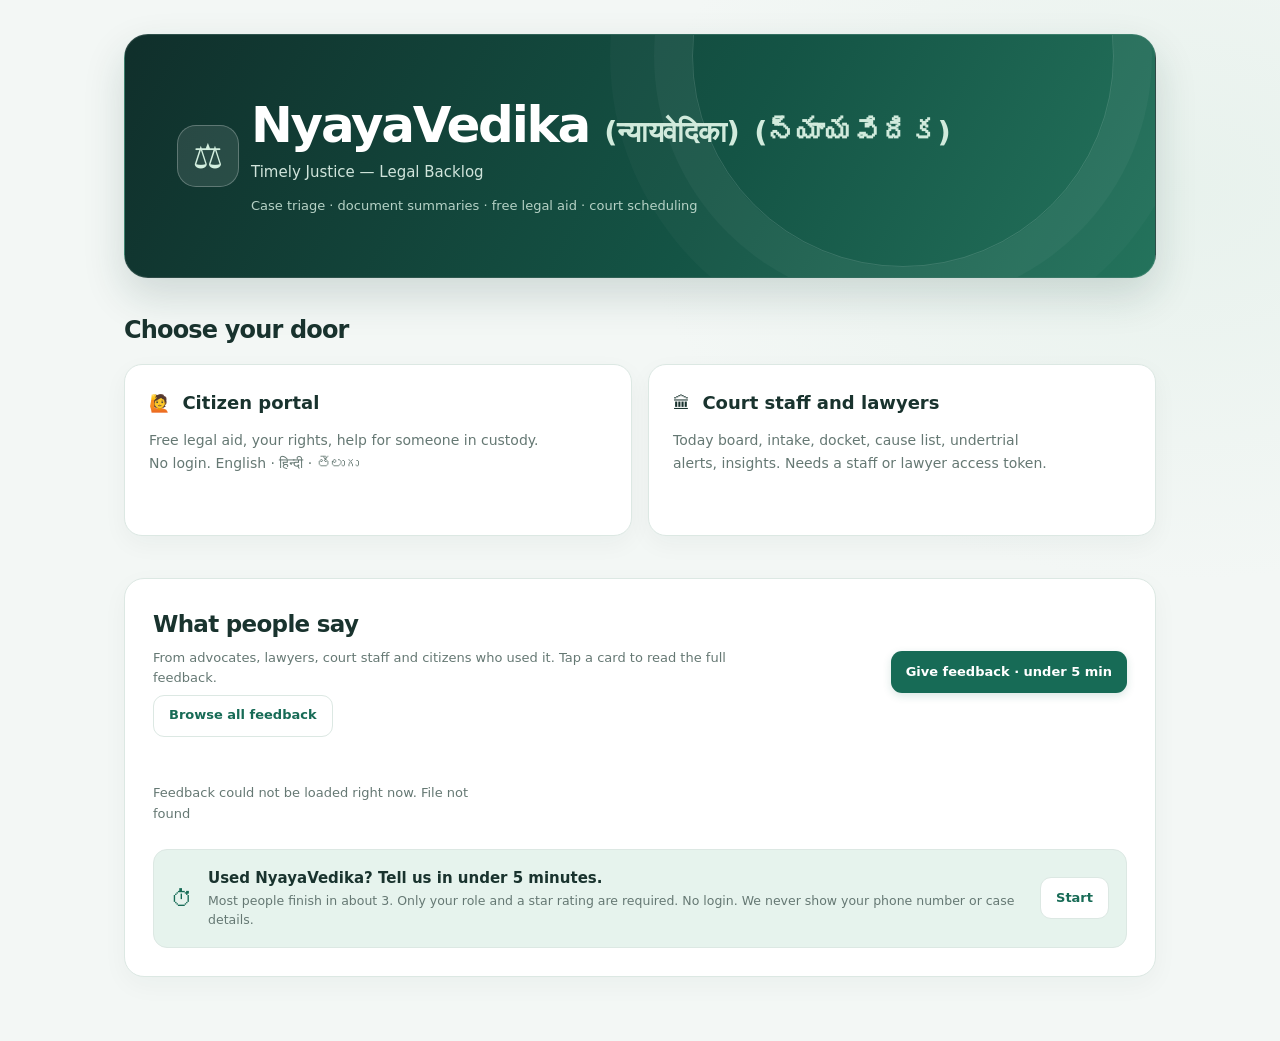
==== static/index.html @ 6e8914db "updated UI/UX" ====
<!doctype html>
<html lang="en">
<head>
<meta charset="utf-8">
<meta name="viewport" content="width=device-width, initial-scale=1">
<title>NyayaVedika</title>
<link rel="icon" href="/static/favicon.svg?v=3" type="image/svg+xml">
<link rel="stylesheet" href="/static/styles.css?v=5">
</head>
<body class="landing-page">
<div class="landing">
  <div class="brand"><span class="logo" aria-hidden="true">⚖</span>
    <div><h1>NyayaVedika <span lang="hi">(न्यायवेदिका)</span> <span lang="te">(న్యాయవేదిక)</span></h1><p>Timely Justice — Legal Backlog</p>
      <p class="hint">Case triage · document summaries · free legal aid · court scheduling</p></div></div>
  <h2>Choose your door</h2>
  <div class="doors">
    <a class="door" href="/citizen" style="text-decoration:none">🙋 <b>Citizen portal</b>
      <small>Free legal aid, your rights, help for someone in custody. No login. English · हिन्दी · తెలుగు</small></a>
    <a class="door" href="/staff" style="text-decoration:none">🏛 <b>Court staff and lawyers</b>
      <small>Today board, intake, docket, cause list, undertrial alerts, insights. Needs a staff or lawyer access token.</small></a>
  </div>
  <section class="fb" aria-labelledby="fbHeading">
    <div class="row between wrap gap">
      <div>
        <h2 id="fbHeading">What people say</h2>
        <p class="hint">From advocates, lawyers, court staff and citizens who used it. Tap a card to read the full feedback.</p>
        <a class="btn ghost" href="/feedback">Browse all feedback</a>
      </div>
      <button type="button" class="btn" data-open-feedback>Give feedback · under 5 min</button>
    </div>
    <div class="kpis" id="fbStats" aria-live="polite"></div>
    <div class="fb-filters" id="fbFilters" role="group" aria-label="Filter feedback by who wrote it"></div>
    <div class="fb-cards" id="fbCards"><p class="hint">Loading feedback…</p></div>
    <div class="fb-cta">
      <span aria-hidden="true">⏱</span>
      <div><b>Used NyayaVedika? Tell us in under 5 minutes.</b>
        <small>Most people finish in about 3. Only your role and a star rating are required. No login. We never show your phone number or case details.</small></div>
      <button type="button" class="btn ghost" data-open-feedback>Start</button>
    </div>
  </section>
</div>

<dialog id="fbDetail" aria-labelledby="fbDetailTitle"><div class="fb-dialog-body" id="fbDetailBody"></div></dialog>
<dialog id="fbFormDialog" aria-labelledby="fbFormTitle"></dialog>
<script src="/static/common.js"></script>
<script src="/static/feedback.js"></script>
<script>demoBanner();</script>
</body>
</html>
---- static/styles.css ----
:root {
  --bg: #f6f4ef; --card: #ffffff; --ink: #1e2430; --muted: #5d6675; --line: #e3dfd6;
  --accent: #8a3b12; --accent-soft: #f6e6db;
  --critical: #b42318; --high: #c4620a; --medium: #9a7d0a; --routine: #3d6b4a;
  --src-synth: #6b4fa0; --src-upload: #1f6f8b; --src-ai: #2e6b3a; --src-rules: #5d6675;
}
@media (prefers-color-scheme: dark) {
  :root { --bg: #15181e; --card: #1e232b; --ink: #e8e6e1; --muted: #a2a9b5; --line: #2f3540;
    --accent: #f0a06a; --accent-soft: #3a2a20; --critical: #f26d62; --high: #f59f4c; --medium: #e0c24f; --routine: #7cc290;
    --src-synth: #b9a2ec; --src-upload: #7cc7e0; --src-ai: #8fd19e; --src-rules: #a2a9b5; }
}
* { box-sizing: border-box; }
body { margin: 0; font: 15px/1.5 system-ui, -apple-system, "Segoe UI", Roboto, sans-serif; background: var(--bg); color: var(--ink); }
.top { display: flex; justify-content: space-between; align-items: center; padding: 16px 24px; border-bottom: 1px solid var(--line); background: var(--card); }
.brand { display: flex; gap: 12px; align-items: center; }
.brand h1 { margin: 0; font-size: 20px; }
.brand p { margin: 0; color: var(--muted); font-size: 13px; }
.logo { font-size: 28px; color: var(--accent); }
.pill { font-size: 12px; padding: 4px 10px; border-radius: 999px; background: var(--accent-soft); color: var(--accent); }
.tabs { display: flex; gap: 4px; padding: 0 24px; background: var(--card); border-bottom: 1px solid var(--line); overflow-x: auto; }
.tab { border: 0; background: none; padding: 12px 14px; font: inherit; color: var(--muted); cursor: pointer; border-bottom: 2px solid transparent; white-space: nowrap; }
.tab.active { color: var(--ink); border-color: var(--accent); font-weight: 600; }
main { max-width: 1200px; margin: 0 auto; padding: 16px 24px 48px; }
.panel { display: none; } .panel.active { display: block; }
h2 { font-size: 18px; margin: 16px 0 10px; } h3 { font-size: 15px; margin: 0 0 10px; }
.card { background: var(--card); border: 1px solid var(--line); border-radius: 10px; padding: 16px; margin-bottom: 16px; }
.row { display: flex; align-items: center; } .between { justify-content: space-between; } .gap { gap: 10px; } .wrap { flex-wrap: wrap; }
.grid2 { display: grid; grid-template-columns: 1fr 1fr; gap: 16px; }
@media (max-width: 760px) { .grid2 { grid-template-columns: 1fr; } main, .top, .tabs { padding-left: 16px; padding-right: 16px; } }
.btn { background: var(--accent); color: #fff; border: 0; border-radius: 8px; padding: 8px 14px; font: inherit; cursor: pointer; }
.btn.ghost { background: transparent; color: var(--accent); border: 1px solid var(--accent); }
.btn:disabled { opacity: .5; cursor: wait; }
input, select, textarea { font: inherit; color: var(--ink); background: var(--bg); border: 1px solid var(--line); border-radius: 6px; padding: 6px 8px; }
textarea { width: 100%; margin-top: 10px; }
label { color: var(--muted); font-size: 14px; }
.hint { color: var(--muted); font-size: 13px; margin: 6px 0; }
.legal-answer p { margin: 8px 0; }
.legal-answer ul { margin: 6px 0; padding-left: 22px; }
.legal-sources { overflow-wrap: anywhere; }
.legal-sources li { margin: 0 0 6px; }
.legal-sources a { overflow-wrap: anywhere; word-break: break-word; }
.summary-progress { display: flex; align-items: center; gap: 10px; padding: 10px 12px; margin: 12px 0; border: 1px solid var(--line); border-radius: 8px; background: var(--bg); }
.summary-progress [data-summary-message] { flex: 1; }
.summary-spinner { width: 18px; height: 18px; flex: 0 0 18px; border: 2px solid var(--line); border-top-color: var(--accent); border-radius: 50%; animation: summary-spin .8s linear infinite; }
.summary-progress:not(.is-running) .summary-spinner { display: none; }
.summary-progress.is-complete { border-color: var(--routine); }
.summary-progress.is-failed, .summary-progress.is-cancelled { border-color: var(--critical); }
@keyframes summary-spin { to { transform: rotate(360deg); } }
@media (prefers-reduced-motion: reduce) { .summary-spinner { animation-duration: 2s; } }
.kpis { display: grid; grid-template-columns: repeat(auto-fit, minmax(160px, 1fr)); gap: 12px; margin-bottom: 16px; }
.kpi { background: var(--card); border: 1px solid var(--line); border-radius: 10px; padding: 12px 14px; }
.kpi b { display: block; font-size: 24px; font-variant-numeric: tabular-nums; }
.kpi span { color: var(--muted); font-size: 12px; }
.kpi small { display: block; color: var(--routine); font-size: 12px; }
.bars .bar { display: grid; grid-template-columns: 170px 1fr 40px; gap: 8px; align-items: center; margin: 6px 0; font-size: 13px; }
.bars .track { background: var(--bg); border-radius: 4px; height: 12px; overflow: hidden; }
.bars .fill { height: 100%; background: var(--accent); border-radius: 4px; }
.table-wrap { overflow-x: auto; }
table { width: 100%; border-collapse: collapse; font-size: 13px; }
th, td { text-align: left; padding: 7px 8px; border-bottom: 1px solid var(--line); vertical-align: top; }
th { color: var(--muted); font-weight: 600; position: sticky; top: 0; background: var(--card); }
tr.clickable { cursor: pointer; } tr.clickable:hover { background: var(--accent-soft); }
.band { font-weight: 600; } .band.Critical { color: var(--critical); } .band.High { color: var(--high); } .band.Medium { color: var(--medium); } .band.Routine { color: var(--routine); }
.flag { display: inline-block; font-size: 11px; padding: 1px 6px; margin: 1px; border-radius: 4px; background: var(--accent-soft); color: var(--accent); }
.reasons { margin: 4px 0 0; padding-left: 18px; color: var(--muted); }
.day h3 { margin-top: 18px; }
.benches { display: grid; grid-template-columns: repeat(auto-fill, minmax(320px, 1fr)); gap: 12px; }
.bench .util { font-size: 12px; color: var(--muted); }
.bench li { font-size: 12.5px; margin: 3px 0; list-style: none; }
.bench ul { padding: 0; margin: 8px 0 0; max-height: 320px; overflow-y: auto; }
.slot { font-variant-numeric: tabular-nums; color: var(--muted); margin-right: 6px; }
.batch { font-size: 11px; color: var(--muted); }
.doc { white-space: pre-wrap; font: 13px/1.6 ui-monospace, Consolas, monospace; background: var(--bg); padding: 12px; border-radius: 8px; border: 1px solid var(--line); }
.checks { display: grid; grid-template-columns: repeat(auto-fill, minmax(280px, 1fr)); gap: 6px; margin: 10px 0; }
.ok { color: var(--routine); } .no { color: var(--critical); }
.error { color: var(--critical); }
footer { text-align: center; color: var(--muted); font-size: 12px; padding: 20px; }
/* chat & agent trace */
.chat { display: flex; flex-direction: column; gap: 10px; }
.chat-log { height: 52vh; min-height: 300px; overflow-y: auto; display: flex; flex-direction: column; gap: 8px; padding: 4px; }
.msg { max-width: 82%; padding: 10px 12px; border-radius: 12px; line-height: 1.45; }
.msg.user { align-self: flex-end; background: var(--accent); color: #fff; border-bottom-right-radius: 4px; }
.msg.bot { align-self: flex-start; background: var(--bg); border: 1px solid var(--line); border-bottom-left-radius: 4px; }
.msg.pending { opacity: .6; font-style: italic; }
.msg.error { color: var(--critical); }
#chatInput { flex: 1; min-width: 0; padding: 10px; }
.trace { margin-top: 8px; font-size: 12.5px; }
.trace summary { cursor: pointer; color: var(--muted); }
.trace ol { padding-left: 18px; margin: 6px 0 0; }
.trace code { font-size: 11.5px; word-break: break-all; }
.obs { font-size: 12px; color: var(--muted); border-left: 2px solid var(--line); padding-left: 6px; margin: 2px 0 6px; white-space: pre-wrap; word-break: break-word; }
.btn.small { padding: 2px 10px; }
.feedback-row { justify-content: flex-end; }
.okpill { background: #dff3e4; color: #1d6b35; } .warnpill { background: #fdecd3; color: #8a5a00; }
@media (prefers-color-scheme: dark) { .okpill { background: #1f3a28; color: #8fdca6; } .warnpill { background: #3d2e12; color: #f2c46a; } }
.alert pre.doc { max-height: 320px; overflow-y: auto; }
a.btn { text-decoration: none; display: inline-block; }
.tabs { flex-wrap: wrap; overflow-x: visible; }

/* ===== Phase 8: staff app + citizen portal ===== */
.demo-banner { background: #fff4d6; color: #5b4300; text-align: center; font-size: 13px; padding: 6px 12px; border-bottom: 1px solid #ecd9a0; }
@media (prefers-color-scheme: dark) { .demo-banner { background: #3a2f12; color: #f2d68a; border-color: #5a4a20; } }
.badge { display: inline-flex; gap: 4px; align-items: center; font-size: 12px; font-weight: 600; padding: 2px 8px; border-radius: 999px; border: 1px solid currentColor; white-space: nowrap; }
/* where a row came from: synthetic demo data / a real upload / written by the AI / computed by rules */
.src-synth { color: var(--src-synth); } .src-upload { color: var(--src-upload); } .src-ai { color: var(--src-ai); } .src-rules { color: var(--src-rules); }
.legend { display: flex; flex-wrap: wrap; gap: 8px; align-items: center; font-size: 13px; color: var(--muted); margin: 0 0 12px; }
/* step-by-step flow (cause list, undertrial) */
.flow { display: flex; flex-wrap: wrap; gap: 6px; list-style: none; padding: 0; margin: 0 0 12px; counter-reset: flow; }
.flow li { counter-increment: flow; padding: 6px 12px; border-radius: 999px; border: 1px solid var(--line); background: var(--card); color: var(--muted); font-size: 14px; }
.flow li::before { content: counter(flow) ". "; font-weight: 600; }
.flow li.now { border-color: var(--accent); color: var(--ink); font-weight: 600; background: var(--accent-soft); }
.flow li.done { color: var(--routine); } .flow li.done::before { content: "✓ "; }
.flow.small li { font-size: 13px; padding: 3px 10px; }
details.day, details.compare-box { border: 1px solid var(--line); border-radius: 8px; padding: 8px 12px; margin: 8px 0; background: var(--card); }
details.day > summary, details.compare-box > summary { cursor: pointer; padding: 4px 0; }
.benches { display: grid; grid-template-columns: repeat(auto-fit, minmax(260px, 1fr)); gap: 12px; margin-top: 8px; }
.bench { border: 1px solid var(--line); border-radius: 8px; padding: 8px 10px; }
.bench.closed { opacity: .7; }
ul.slots { list-style: none; padding: 0; margin: 6px 0 0; }
ul.slots li.lc { display: flex; flex-wrap: wrap; gap: 6px; align-items: center; padding: 4px 6px; border-radius: 6px; cursor: pointer; }
ul.slots li.lc:hover, ul.slots li.lc:focus { background: var(--accent-soft); outline: none; }
.card.ut details { margin-top: 8px; }
.card.ut details > summary { cursor: pointer; color: var(--accent); }
pre.draft { white-space: pre-wrap; font: 14px/1.55 Georgia, "Times New Roman", serif; background: var(--bg); border: 1px solid var(--line); border-radius: 8px; padding: 12px; max-height: 420px; overflow: auto; }
.band-critical { color: var(--critical); } .band-high { color: var(--high); } .band-medium { color: var(--medium); } .band-routine { color: var(--routine); }
.toast { position: fixed; right: 16px; bottom: 16px; max-width: 360px; background: var(--ink); color: var(--bg); padding: 10px 14px; border-radius: 8px; z-index: 99; box-shadow: 0 4px 16px rgba(0,0,0,.2); }
.toast.error { background: var(--critical); color: #fff; }
.kpi.click { cursor: pointer; text-align: left; font: inherit; color: inherit; }
.kpi.click:hover, .kpi.click:focus-visible { outline: 2px solid var(--accent); }
.kpi .why { display: block; color: var(--muted); font-size: 11.5px; margin-top: 2px; }
.todo li { margin: 6px 0; }
.dropzone { border: 2px dashed var(--line); border-radius: 12px; padding: 22px; text-align: center; background: var(--bg); }
.dropzone.over { border-color: var(--accent); background: var(--accent-soft); }
.filelist li { display: flex; justify-content: space-between; gap: 10px; padding: 4px 0; border-bottom: 1px dashed var(--line); list-style: none; }
.filelist { padding: 0; margin: 10px 0; }
.filelist .why { color: var(--critical); font-size: 12.5px; }
.steps { display: flex; gap: 4px; flex-wrap: wrap; margin: 6px 0; }
.step { font-size: 11.5px; padding: 2px 8px; border-radius: 999px; background: var(--bg); border: 1px solid var(--line); color: var(--muted); }
.step.done { background: var(--accent-soft); color: var(--accent); border-color: var(--accent); }
.step.now { background: var(--accent); color: #fff; border-color: var(--accent); }
.step.bad { background: var(--critical); color: #fff; border-color: var(--critical); }
.result { border-left: 4px solid var(--line); padding-left: 10px; margin-top: 8px; }
.result.needs { border-color: var(--high); }
.chips { display: flex; flex-wrap: wrap; gap: 6px; }
.chip { font-size: 12px; padding: 3px 8px; border-radius: 999px; background: var(--bg); border: 1px solid var(--line); }
.chip b { color: var(--accent); }
.drawer { position: fixed; top: 0; right: 0; height: 100vh; width: min(640px, 100vw); background: var(--card); border-left: 1px solid var(--line);
  box-shadow: -8px 0 24px rgba(0,0,0,.15); z-index: 50; display: flex; flex-direction: column; transform: translateX(100%); transition: transform .2s; }
.drawer.open { transform: none; }
.drawer header { padding: 14px 16px; border-bottom: 1px solid var(--line); display: flex; justify-content: space-between; gap: 10px; align-items: center; }
.drawer .body { overflow-y: auto; padding: 12px 16px 40px; }
.drawer .tabs { padding: 0 8px; }
.fact { display: grid; grid-template-columns: 150px 1fr; gap: 8px; padding: 4px 0; border-bottom: 1px dashed var(--line); font-size: 13.5px; }
.src { font-size: 11.5px; color: var(--muted); }
.src button { font-size: 11.5px; padding: 0 6px; }
.week { display: grid; gap: 10px; }
.week .dayrow { display: grid; grid-template-columns: 110px repeat(var(--benches), minmax(170px, 1fr)); gap: 8px; overflow-x: auto; }
.cell { background: var(--card); border: 1px solid var(--line); border-radius: 8px; padding: 8px; min-height: 60px; font-size: 12px; }
.cell.closed { background: repeating-linear-gradient(45deg, var(--bg), var(--bg) 6px, var(--card) 6px, var(--card) 12px); color: var(--muted); }
.util { height: 6px; background: var(--bg); border-radius: 3px; overflow: hidden; margin: 4px 0 6px; }
.util > i { display: block; height: 100%; background: var(--routine); }
.util > i.hi { background: var(--high); }
.lc { display: flex; gap: 4px; align-items: baseline; padding: 2px 0; border-bottom: 1px dotted var(--line); cursor: pointer; }
.lc:hover, .lc:focus-visible { background: var(--accent-soft); outline: none; }
.lc.conflict { color: var(--critical); font-weight: 600; }
.must { font-size: 10.5px; color: var(--high); font-weight: 600; }
.banner-warn { background: #fdecd3; color: #7a4a00; border: 1px solid #f0c27a; border-radius: 8px; padding: 10px 12px; margin: 10px 0; }
.banner-bad { background: #fde3e1; color: #8b1a12; border: 1px solid #f2a39b; border-radius: 8px; padding: 10px 12px; margin: 10px 0; }
.banner-ok { background: #e3f4e8; color: #1d5b31; border: 1px solid #a8d8b7; border-radius: 8px; padding: 10px 12px; margin: 10px 0; }
.compare { display: grid; grid-template-columns: repeat(auto-fit, minmax(180px, 1fr)); gap: 8px; }
.alertcard { display: grid; grid-template-columns: 1.3fr 1fr; gap: 14px; }
@media (max-width: 860px) { .alertcard { grid-template-columns: 1fr; } }
.checklist label { display: flex; gap: 6px; color: var(--ink); margin: 4px 0; }
dialog { border: 1px solid var(--line); border-radius: 12px; background: var(--card); color: var(--ink); max-width: 560px; width: 92vw; }
dialog::backdrop { background: rgba(0,0,0,.35); }
.hidden { display: none !important; }
/* citizen portal */
.cz main { max-width: 760px; }
.langs { display: flex; gap: 8px; flex-wrap: wrap; }
.langs button { font-size: 18px; padding: 10px 18px; border-radius: 10px; border: 2px solid var(--line); background: var(--card); color: var(--ink); cursor: pointer; }
.langs button[aria-pressed="true"] { border-color: var(--accent); background: var(--accent-soft); }
.doors { display: grid; grid-template-columns: 1fr 1fr; gap: 12px; }
@media (max-width: 600px) { .doors { grid-template-columns: 1fr; } }
.door { font-size: 17px; text-align: left; padding: 18px; border-radius: 12px; border: 2px solid var(--line); background: var(--card); color: var(--ink); cursor: pointer; }
.door:hover, .door:focus-visible, .door[aria-pressed="true"] { border-color: var(--accent); }
.door small { display: block; color: var(--muted); font-size: 13px; margin-top: 4px; }
.verdict { font-size: 20px; font-weight: 700; display: flex; gap: 8px; align-items: center; }
.verdict.likely_eligible { color: var(--routine); } .verdict.possibly_eligible { color: var(--high); } .verdict.not_on_facts_given { color: var(--muted); }
.actions { display: flex; flex-wrap: wrap; gap: 8px; margin-top: 8px; }
.big { font-size: 17px; padding: 12px 18px; }
.q { margin: 14px 0; } .q legend { font-weight: 600; margin-bottom: 6px; }
.q label { display: inline-flex; gap: 6px; margin-right: 14px; font-size: 16px; color: var(--ink); }
.helpline { font-size: 18px; font-weight: 700; }
.chatbar { display: flex; gap: 6px; align-items: center; }
.chatbar input[type=text] { flex: 1; min-width: 0; padding: 12px; font-size: 16px; }
.iconbtn { border: 1px solid var(--line); background: var(--card); color: var(--ink); border-radius: 8px; padding: 10px 12px; cursor: pointer; font-size: 15px; }
.landing { max-width: 820px; margin: 40px auto; padding: 0 16px; }
.landing .doors .door { min-height: 130px; }

/* citizen: one card = chat + built-in eligibility check */
.chat-head { font-size: 18px; }
.chat-head small, .guide summary small { display: block; color: var(--muted); font-size: 13px; margin-top: 2px; }
.guide { border: 2px solid var(--line); border-radius: 12px; padding: 0 14px; background: var(--card); }
.guide[open] { border-color: var(--accent); padding-bottom: 14px; }
.guide summary { cursor: pointer; padding: 12px 0; font-size: 16px; list-style-position: inside; }
.guide summary:focus-visible { outline: 3px solid var(--accent); outline-offset: 2px; }

/* Know your rights (citizen) */
#rightsSearch { width: 100%; margin: 8px 0; }
.rights-list { display: grid; gap: 8px; }
details.right { border: 1px solid var(--line); border-radius: 10px; padding: 10px 12px; background: var(--card); }
details.right > summary { cursor: pointer; font-weight: 600; }
details.right ul { margin: 8px 0; padding-left: 20px; }
details.right li { margin: 4px 0; }
details.right details.src { margin-top: 6px; }
details.right details.src summary { cursor: pointer; color: var(--muted); font-size: .9em; }
.sr-only { position: absolute; width: 1px; height: 1px; overflow: hidden; clip: rect(0 0 0 0); white-space: nowrap; }

/* How this works / visible logic (staff) */
.purpose { color: var(--muted); margin: -4px 0 10px; }
details.how { background: var(--accent-soft); border: 1px solid var(--line); border-radius: 10px; padding: 8px 12px; margin: 0 0 14px; }
details.how > summary { cursor: pointer; font-weight: 600; color: var(--accent); }
details.how > div { margin-top: 8px; }
table.rules { width: 100%; border-collapse: collapse; font-size: 14px; margin: 6px 0; }
table.rules th, table.rules td { text-align: left; padding: 4px 8px; border-bottom: 1px solid var(--line); vertical-align: top; }
table.rules td.num, table.rules th.num { text-align: right; font-variant-numeric: tabular-nums; white-space: nowrap; }
table.rules tr.total td { border-top: 2px solid var(--ink); border-bottom: 0; }
.scale { position: relative; height: 10px; border-radius: 6px; overflow: hidden; background: var(--line); margin: 10px 0 2px; }
.scale .seg { position: absolute; top: 0; bottom: 0; opacity: .75; }
.scale .mark { position: absolute; top: -3px; width: 3px; height: 16px; background: var(--ink); transform: translateX(-1px); }
.scale-labels { position: relative; height: 18px; font-size: 11px; color: var(--muted); }
.scale-labels span { position: absolute; white-space: nowrap; }
.mini { display: inline-block; vertical-align: middle; width: 56px; height: 6px; border-radius: 4px; background: var(--line); overflow: hidden; margin-left: 6px; }
.mini.wide { width: 100%; max-width: 160px; }
.mini i { display: block; height: 100%; background: var(--accent); }
.custody { margin: 8px 0; }
.custody .track { position: relative; height: 10px; border-radius: 6px; background: var(--line); }
.custody .fill { position: absolute; left: 0; top: 0; bottom: 0; border-radius: 6px; background: var(--high); }
.custody .fill.over { background: var(--critical); }
.custody .limit { position: absolute; top: -4px; width: 3px; height: 18px; background: var(--ink); }
.pipeline { display: flex; flex-wrap: wrap; align-items: stretch; gap: 6px; margin: 0 0 16px; }
.pipe { display: flex; flex-direction: column; min-width: 120px; padding: 8px 12px; border: 1px solid var(--line); border-radius: 10px; background: var(--card); font: inherit; color: inherit; text-align: left; cursor: pointer; }
.pipe:hover, .pipe:focus-visible { border-color: var(--accent); }
.pipe b { font-size: 20px; font-variant-numeric: tabular-nums; }
.pipe span { font-weight: 600; }
.pipe small { color: var(--muted); font-size: 12px; }
.pipe.end { cursor: default; }
.pipeline .arrow, .pipeline .branch { align-self: center; color: var(--muted); font-size: 18px; }
ul.why-box { margin: 6px 0; padding-left: 18px; font-size: 14px; }
.flow li.next { border-style: dashed; }
th[title] { text-decoration: underline dotted; cursor: help; }

/* Landing: what people say + feedback form (static/feedback.js) */
.landing { max-width: 980px; }
.fb { margin-top: 36px; padding-top: 8px; border-top: 1px solid var(--line); }
.fb h2 { margin-top: 16px; }
.fb .kpis { margin-top: 12px; }
.fb-stars { color: var(--high); letter-spacing: 1px; font-size: 15px; white-space: nowrap; }
.fb-stars .off { color: var(--line); }
.fb-filters { display: flex; flex-wrap: wrap; gap: 8px; margin: 4px 0 12px; }
.fb-filters:empty { display: none; }
.fb-filter { font: inherit; font-size: 13px; min-height: 36px; padding: 4px 12px; border-radius: 999px; border: 1px solid var(--line); background: var(--card); color: var(--ink); cursor: pointer; }
.fb-filter span { color: var(--muted); margin-left: 4px; }
.fb-filter[aria-pressed="true"] { border-color: var(--accent); background: var(--accent-soft); color: var(--accent); font-weight: 600; }
.fb-cards { display: grid; grid-template-columns: repeat(auto-fill, minmax(270px, 1fr)); gap: 12px; }
.fb-card { display: flex; flex-direction: column; gap: 10px; text-align: left; font: inherit; color: var(--ink); background: var(--card); border: 1px solid var(--line); border-radius: 12px; padding: 14px; cursor: pointer; min-height: 150px; }
.fb-card:hover, .fb-card:focus-visible { border-color: var(--accent); outline: none; box-shadow: 0 0 0 2px var(--accent-soft); }
.fb-card-top { display: flex; justify-content: space-between; align-items: center; gap: 8px; }
.fb-short { flex: 1; font-size: 15px; line-height: 1.45; display: -webkit-box; -webkit-line-clamp: 3; -webkit-box-orient: vertical; overflow: hidden; overflow-wrap: anywhere; }
.fb-card-foot { display: flex; justify-content: space-between; gap: 8px; font-size: 12px; color: var(--muted); }
.fb-more { color: var(--accent); font-weight: 600; white-space: nowrap; }
.fb-role-advocate { color: var(--src-upload); } .fb-role-lawyer { color: var(--src-synth); } .fb-role-court_staff { color: var(--high); }
.fb-role-citizen { color: var(--routine); } .fb-role-other { color: var(--muted); }
.fb-empty { grid-column: 1 / -1; padding: 18px; border: 1px dashed var(--line); border-radius: 12px; color: var(--muted); }
.fb-empty b { color: var(--ink); }
.fb-empty p { margin: 6px 0 0; }
.fb-cta { display: flex; align-items: center; gap: 12px; margin-top: 16px; padding: 12px 14px; border: 1px solid var(--line); border-radius: 12px; background: var(--accent-soft); }
.fb-cta > span { font-size: 22px; }
.fb-cta > div { flex: 1; }
.fb-cta small { display: block; color: var(--muted); }
@media (max-width: 600px) { .fb-cta { flex-wrap: wrap; } .fb-cta .btn { width: 100%; } }
dialog#fbDetail, dialog#fbFormDialog { max-width: 640px; max-height: 90vh; padding: 0; overflow: auto; }
.fb-dialog-body { padding: 18px 20px 20px; }
.fb-dialog-body h3 { font-size: 17px; margin: 10px 0 8px; }
.fb-full { white-space: pre-wrap; overflow-wrap: anywhere; font-size: 15px; line-height: 1.6; }
.fb-sec { margin-top: 14px; padding-top: 10px; border-top: 1px solid var(--line); }
.fb-sec h4 { margin: 0 0 6px; font-size: 12px; letter-spacing: .06em; text-transform: uppercase; color: var(--muted); }
.fb-sec dl { margin: 0; display: grid; gap: 8px; }
.fb-sec dt { font-size: 12px; color: var(--muted); }
.fb-sec dd { margin: 2px 0 0; }
.fb-actions { margin-top: 18px; }
.fb-time { display: flex; gap: 10px; align-items: flex-start; padding: 10px 12px; margin: 10px 0 12px; border-radius: 10px; background: var(--accent-soft); border: 1px solid var(--line); font-size: 14px; }
.fb-time > span { font-size: 20px; }
.fb-progress { display: flex; align-items: center; gap: 10px; font-size: 13px; color: var(--muted); margin-bottom: 8px; }
.fb-bar { flex: 1; height: 6px; border-radius: 4px; background: var(--line); overflow: hidden; }
.fb-bar i { display: block; height: 100%; width: 25%; background: var(--accent); transition: width .25s; }
@media (prefers-reduced-motion: reduce) { .fb-bar i { transition: none; } }
.fb-q { border: 0; padding: 0; margin: 14px 0; min-width: 0; }
.fb-q legend { padding: 0; font-weight: 600; margin-bottom: 6px; }
.fb-q .hint { margin: 0 0 6px; }
.req { color: var(--critical); font-weight: 400; font-size: 12px; }
.fb-opts { display: flex; flex-wrap: wrap; gap: 8px; }
.fb-opt { position: relative; }
.fb-opt input { position: absolute; opacity: 0; inset: 0; width: 100%; height: 100%; margin: 0; cursor: pointer; }
.fb-opt span { display: inline-flex; align-items: center; gap: 6px; min-height: 44px; padding: 6px 14px; border: 1px solid var(--line); border-radius: 999px; background: var(--bg); color: var(--ink); font-size: 14px; }
.fb-opt input:checked + span { border-color: var(--accent); background: var(--accent-soft); color: var(--accent); font-weight: 600; }
.fb-opt input[type="checkbox"]:checked + span::before { content: "✓"; }
.fb-opt input:focus-visible + span { outline: 3px solid var(--accent); outline-offset: 2px; }
.fb-starin { display: flex; align-items: center; gap: 2px; }
.fb-starin label { position: relative; cursor: pointer; font-size: 34px; line-height: 1; padding: 4px 3px; color: var(--line); min-width: 44px; min-height: 44px; display: inline-flex; align-items: center; justify-content: center; }
.fb-starin label.on { color: var(--high); }
.fb-starin input { position: absolute; opacity: 0; inset: 0; width: 100%; height: 100%; margin: 0; cursor: pointer; }
.fb-starin label:has(input:focus-visible) { outline: 3px solid var(--accent); outline-offset: 1px; border-radius: 8px; }
.fb-starin output { margin-left: 8px; font-size: 14px; }
.fb-step label:not(.fb-opt):not(.fb-consent):not(.fb-starin label) { display: block; margin: 10px 0; }
.fb-step input:not([type="radio"]):not([type="checkbox"]), .fb-step textarea { display: block; width: 100%; margin-top: 4px; min-height: 40px; }
.fb-num { display: block; margin: 10px 0; }
.fb-consent { display: flex; gap: 10px; align-items: flex-start; margin-top: 12px; color: var(--ink); }
.fb-consent input { margin-top: 4px; width: 20px; height: 20px; flex: 0 0 20px; }
.fb-nav { margin-top: 16px; position: sticky; bottom: 0; padding: 10px 0 2px; background: var(--card); border-top: 1px solid var(--line); }

/* Full-page community feedback wall */
.feedback-wall-page { min-height: 100vh; background: var(--bg); }
.wall-top { min-height: 72px; display: flex; justify-content: space-between; align-items: center; gap: 16px; padding: 12px max(24px, calc((100vw - 1120px) / 2)); background: var(--card); border-bottom: 1px solid var(--line); }
.wall-brand { display: flex; align-items: center; gap: 10px; color: var(--ink); text-decoration: none; }
.wall-brand .logo { font-size: 30px; }
.wall-brand b, .wall-brand small { display: block; }
.wall-brand b { font-size: 16px; }
.wall-brand small { color: var(--muted); font-size: 12px; }
.wall-main { max-width: 1120px; margin: 0 auto; padding: 38px 24px 24px; }
.wall-hero { position: relative; display: flex; justify-content: space-between; align-items: center; gap: 24px; min-height: 275px; padding: clamp(26px, 5vw, 54px); border-radius: 22px; overflow: hidden; color: #fffaf4; background: linear-gradient(115deg, #46251a 0%, #753b23 55%, #9a552e 100%); }
.wall-hero::after { content: ""; position: absolute; width: 360px; height: 360px; right: 12%; top: -230px; border: 1px solid rgba(255,255,255,.13); border-radius: 50%; box-shadow: 0 0 0 34px rgba(255,255,255,.035), 0 0 0 70px rgba(255,255,255,.025); }
.wall-hero-copy { position: relative; z-index: 1; max-width: 650px; }
.wall-eyebrow { display: inline-flex; align-items: center; gap: 7px; color: #f0c4a4; font-size: 11px; font-weight: 700; letter-spacing: .14em; }
.wall-hero h1 { margin: 12px 0 10px; color: #fffaf4; font-size: clamp(34px, 5vw, 58px); line-height: 1.04; letter-spacing: -.04em; }
.wall-hero h1 em { color: #f0bc91; font-style: normal; }
.wall-hero-copy p { max-width: 560px; margin: 0; color: #f2e6dc; font-size: 15px; }
.wall-hero-mark { position: relative; z-index: 1; flex: 0 0 210px; min-height: 160px; display: flex; align-items: flex-end; justify-content: flex-end; padding: 16px 0 0 20px; border-left: 1px solid rgba(255,255,255,.25); color: #f5d6bd; }
.wall-hero-mark > span { position: absolute; top: -42px; left: 12px; color: rgba(255,255,255,.22); font: 130px/1 Georgia, serif; }
.wall-hero-mark i { font: italic 17px/1.5 Georgia, serif; }
.wall-stats { display: grid; grid-template-columns: repeat(4, minmax(0, 1fr)); gap: 12px; margin: 18px 0 38px; }
.wall-stat { display: flex; align-items: center; gap: 12px; min-height: 88px; padding: 16px; border: 1px solid var(--line); border-radius: 14px; background: var(--card); }
.wall-stat-icon { flex: 0 0 38px; display: grid; place-items: center; width: 38px; height: 38px; border-radius: 12px; background: var(--accent-soft); color: var(--accent); font-size: 18px; }
.wall-stat b, .wall-stat span:not(.wall-stat-icon) { display: block; }
.wall-stat b { font-size: 23px; line-height: 1.2; font-variant-numeric: tabular-nums; }
.wall-stat div > span { color: var(--muted); font-size: 12px; }
.wall-section-head { display: flex; justify-content: space-between; align-items: end; gap: 16px; margin-bottom: 18px; }
.wall-section-head h2 { margin: 5px 0 0; font-size: clamp(25px, 3vw, 34px); letter-spacing: -.03em; }
.wall-section-head .hint { margin: 3px 0 0; }
.wall-toolbar { display: grid; grid-template-columns: minmax(220px, 1fr) 190px 190px; gap: 10px; margin: 0 0 18px; padding: 12px; border: 1px solid var(--line); border-radius: 14px; background: var(--card); }
.wall-search { position: relative; display: flex; align-items: center; min-width: 0; color: var(--muted); }
.wall-search > span:not(.sr-only) { position: absolute; left: 12px; font-size: 23px; line-height: 1; }
.wall-search input, .wall-select select { width: 100%; min-height: 44px; margin: 0; border-color: var(--line); background: var(--bg); }
.wall-search input { padding: 9px 12px 9px 40px; }
.wall-select select { padding: 8px 32px 8px 12px; }
.wall-cards { display: grid; grid-template-columns: repeat(2, minmax(0, 1fr)); gap: 14px; align-items: start; }
.wall-card { min-width: 0; padding: 20px; border: 1px solid var(--line); border-radius: 16px; background: var(--card); box-shadow: 0 5px 18px rgba(35, 29, 22, .035); }
.wall-card-top { display: flex; justify-content: space-between; align-items: center; gap: 12px; }
.wall-role { display: inline-flex; align-items: center; min-height: 27px; padding: 3px 10px; border-radius: 999px; background: var(--accent-soft); color: var(--accent); font-size: 11px; font-weight: 700; letter-spacing: .04em; text-transform: uppercase; }
.wall-stars { display: inline-flex; align-items: center; gap: 1px; color: #d28a24; font-size: 15px; white-space: nowrap; }
.wall-stars .wall-star-off { color: var(--line); }
.wall-stars b { margin-left: 5px; color: var(--ink); font-size: 12px; }
.wall-stars b span { color: var(--muted); font-weight: 400; }
.wall-card h3 { margin: 16px 0 7px; font-size: 18px; line-height: 1.35; }
.wall-card blockquote { margin: 14px 0; color: var(--ink); font: 17px/1.55 Georgia, "Times New Roman", serif; white-space: pre-wrap; overflow-wrap: anywhere; }
.wall-rating-only { margin: 15px 0; color: var(--muted); font-style: italic; }
.wall-card-bottom { padding-top: 12px; border-top: 1px solid var(--line); }
.wall-byline { display: flex; justify-content: space-between; align-items: center; gap: 12px; color: var(--muted); font-size: 12px; }
.wall-byline b { color: var(--ink); font-weight: 600; }
.wall-byline time { white-space: nowrap; }
.wall-details { margin-top: 14px; border-top: 1px solid var(--line); }
.wall-details summary { display: flex; justify-content: space-between; gap: 12px; padding: 13px 0 2px; color: var(--accent); font-size: 13px; font-weight: 600; cursor: pointer; list-style: none; }
.wall-details summary::-webkit-details-marker { display: none; }
.wall-details[open] summary span { transform: rotate(45deg); }
.wall-detail-group { margin-top: 14px; }
.wall-detail-group h4 { margin: 0 0 7px; color: var(--muted); font-size: 10px; letter-spacing: .12em; text-transform: uppercase; }
.wall-detail-group dl { display: grid; grid-template-columns: repeat(2, minmax(0, 1fr)); gap: 10px; margin: 0; }
.wall-fact { min-width: 0; }
.wall-fact dt { color: var(--muted); font-size: 11px; }
.wall-fact dd { margin: 2px 0 0; font-size: 13px; overflow-wrap: anywhere; }
.wall-chips { display: flex; flex-wrap: wrap; gap: 5px; }
.wall-chips span { padding: 3px 8px; border-radius: 999px; background: var(--bg); color: var(--ink); font-size: 11px; }
.wall-status { padding: 30px 18px; text-align: center; color: var(--muted); }
.wall-status[hidden] { display: none; }
.wall-empty, .wall-error { display: flex; flex-direction: column; gap: 5px; min-height: 140px; justify-content: center; border: 1px dashed var(--line); border-radius: 14px; }
.wall-empty b { color: var(--ink); font-size: 17px; }
.wall-error { color: var(--critical); }
.wall-footer { display: flex; justify-content: center; align-items: center; flex-wrap: wrap; gap: 9px; margin-top: 42px; padding: 22px 0; border-top: 1px solid var(--line); color: var(--muted); font-size: 12px; }
.wall-footer > span { color: var(--accent); font-size: 20px; }
.wall-footer p { margin: 0; }
.wall-footer a { color: var(--accent); font-weight: 600; }
@media (max-width: 800px) {
  .wall-stats { grid-template-columns: repeat(2, minmax(0, 1fr)); }
  .wall-cards { grid-template-columns: 1fr; }
  .wall-toolbar { grid-template-columns: 1fr 1fr; }
  .wall-search { grid-column: 1 / -1; }
}
@media (max-width: 560px) {
  .wall-top { min-height: 62px; padding: 10px 16px; }
  .wall-top .btn { padding: 7px 10px; font-size: 12px; }
  .wall-main { padding: 20px 14px 12px; }
  .wall-hero { min-height: 240px; padding: 26px 22px; border-radius: 16px; }
  .wall-hero-mark { display: none; }
  .wall-stats { gap: 8px; margin: 12px 0 30px; }
  .wall-stat { min-height: 76px; gap: 9px; padding: 11px 10px; }
  .wall-stat-icon { flex-basis: 31px; width: 31px; height: 31px; border-radius: 10px; font-size: 15px; }
  .wall-stat b { font-size: 19px; }
  .wall-stat div > span { font-size: 11px; }
  .wall-section-head { align-items: center; }
  .wall-section-head > .btn { padding: 7px 9px; font-size: 12px; }
  .wall-toolbar { grid-template-columns: 1fr; padding: 9px; }
  .wall-search { grid-column: auto; }
  .wall-card { padding: 16px; }
  .wall-card blockquote { font-size: 16px; }
  .wall-detail-group dl { grid-template-columns: 1fr 1fr; }
}
@media (prefers-reduced-motion: no-preference) {
  .wall-card { animation: wall-enter .35s ease both; }
  @keyframes wall-enter { from { opacity: 0; transform: translateY(7px); } to { opacity: 1; transform: translateY(0); } }
}

/* Citizen portal refresh */
body.cz {
  --bg: #f3f7f5;
  --card: #ffffff;
  --ink: #19332e;
  --muted: #657873;
  --line: #dce8e3;
  --accent: #176b56;
  --accent-soft: #e6f3ed;
  background:
    radial-gradient(ellipse at 92% 20%, rgba(198, 226, 212, .24), transparent 34rem),
    var(--bg);
  color: var(--ink);
}
@media (prefers-color-scheme: dark) {
  body.cz {
    --bg: #111c1a;
    --card: #192824;
    --ink: #e6f0ec;
    --muted: #a4b8b0;
    --line: #30443e;
    --accent: #79c6a9;
    --accent-soft: #203b32;
  }
}
body.cz .top {
  position: relative;
  isolation: isolate;
  min-height: 168px;
  padding: 28px max(24px, calc((100vw - 1000px) / 2));
  overflow: hidden;
  color: #f5fbf7;
  background: linear-gradient(118deg, #102f2b 0%, #145445 58%, #24735c 100%);
  border: 0;
}
body.cz .top::after {
  position: absolute;
  z-index: -1;
  top: -150px;
  right: max(50px, calc((100vw - 1060px) / 2));
  width: 340px;
  height: 340px;
  border: 1px solid rgba(255,255,255,.13);
  border-radius: 50%;
  box-shadow: 0 0 0 34px rgba(255,255,255,.035), 0 0 0 72px rgba(255,255,255,.025);
  content: "";
}
body.cz .brand { gap: 16px; }
body.cz .brand .logo {
  display: grid;
  width: 54px;
  height: 54px;
  place-items: center;
  border: 1px solid rgba(255,255,255,.22);
  border-radius: 17px;
  color: #d3efdf;
  background: rgba(255,255,255,.1);
  font-size: 30px;
}
body.cz .brand h1 {
  color: #fff;
  font-size: clamp(23px, 3vw, 30px);
  letter-spacing: -.035em;
}
body.cz .brand p {
  max-width: 580px;
  margin-top: 5px;
  color: #d0e4db;
  font-size: 14px;
}
body.cz .top > .hint {
  position: relative;
  z-index: 1;
  padding: 9px 15px;
  border: 1px solid rgba(255,255,255,.28);
  border-radius: 999px;
  color: #f5fbf7;
  background: rgba(255,255,255,.08);
  font-size: 13px;
  text-decoration: none;
  transition: background .18s ease, border-color .18s ease;
}
body.cz .top > .hint:hover { border-color: rgba(255,255,255,.55); background: rgba(255,255,255,.15); }
body.cz main { max-width: 1000px; padding: 28px 24px 64px; }
body.cz .card {
  margin-bottom: 16px;
  padding: clamp(18px, 3vw, 28px);
  border: 1px solid var(--line);
  border-radius: 18px;
  background: var(--card);
  box-shadow: 0 8px 26px rgba(22, 53, 43, .045);
}
body.cz main > section:first-child {
  display: flex;
  align-items: center;
  justify-content: space-between;
  gap: 24px;
}
body.cz h2 { margin: 0 0 14px; font-size: 20px; letter-spacing: -.02em; }
body.cz main > section:first-child h2 { margin: 0; font-size: 16px; }
body.cz .langs { gap: 8px; }
body.cz .langs button {
  min-height: 42px;
  padding: 8px 15px;
  border: 1px solid var(--line);
  border-radius: 12px;
  color: var(--ink);
  background: var(--bg);
  font-size: 15px;
  transition: border-color .18s ease, background .18s ease, transform .18s ease;
}
body.cz .langs button:hover { transform: translateY(-1px); border-color: var(--accent); }
body.cz .langs button[aria-pressed="true"] {
  border-color: var(--accent);
  color: var(--accent);
  background: var(--accent-soft);
  font-weight: 650;
}
body.cz .citizen-tabs {
  display: flex;
  gap: 7px;
  margin: 18px 0;
  padding: 6px;
  border: 1px solid var(--line);
  border-radius: 15px;
  background: color-mix(in srgb, var(--card) 86%, var(--bg));
}
body.cz .citizen-tabs .tab {
  flex: 1 1 0;
  min-height: 46px;
  padding: 10px 15px;
  border: 1px solid transparent;
  border-radius: 11px;
  color: var(--muted);
  font-size: 14px;
  font-weight: 550;
  transition: color .18s ease, background .18s ease, box-shadow .18s ease;
}
body.cz .citizen-tabs .tab:hover { color: var(--ink); }
body.cz .citizen-tabs .tab.active {
  border-color: var(--line);
  color: var(--accent);
  background: var(--card);
  box-shadow: 0 2px 8px rgba(22, 53, 43, .08);
}
body.cz .chat { gap: 20px; }
body.cz .chat-head {
  padding: 4px 0 18px;
  border-bottom: 1px solid var(--line);
  color: var(--ink);
  font-size: 20px;
  letter-spacing: -.02em;
}
body.cz .chat-head small { margin-top: 5px; font-size: 13px; letter-spacing: 0; }
body.cz .guide { padding: 0; border: 0; background: transparent; }
body.cz #guideForm { counter-reset: citizen-question; }
body.cz #guideForm fieldset.q {
  position: relative;
  margin: 0;
  padding: 17px 0;
  border: 0;
  border-bottom: 1px solid var(--line);
}
body.cz #guideForm fieldset.q legend {
  float: left;
  width: 100%;
  margin: 0 0 12px;
  padding: 0;
  color: var(--ink);
  font-size: 15px;
  font-weight: 650;
  line-height: 1.5;
}
body.cz #guideForm fieldset.q legend::before {
  display: inline-grid;
  width: 25px;
  height: 25px;
  margin-right: 9px;
  place-items: center;
  border-radius: 8px;
  color: var(--accent);
  background: var(--accent-soft);
  content: counter(citizen-question, decimal-leading-zero);
  counter-increment: citizen-question;
  font-size: 11px;
  vertical-align: middle;
}
body.cz #guideForm fieldset.q label {
  display: inline-flex;
  align-items: center;
  gap: 8px;
  min-height: 38px;
  margin: 0 8px 0 0;
  padding: 6px 12px;
  border: 1px solid var(--line);
  border-radius: 10px;
  color: var(--ink);
  background: var(--card);
  font-size: 14px;
  cursor: pointer;
  transition: border-color .16s ease, background .16s ease;
}
body.cz #guideForm fieldset.q label:has(input:checked) {
  border-color: var(--accent);
  background: var(--accent-soft);
}
body.cz #guideForm fieldset.q input[type="radio"] { accent-color: var(--accent); }
body.cz #guideForm fieldset.q:last-of-type {
  display: grid;
  grid-template-columns: repeat(2, minmax(0, 1fr));
  gap: 11px 16px;
}
body.cz #guideForm fieldset.q:last-of-type legend { grid-column: 1 / -1; float: none; }
body.cz #guideForm fieldset.q:last-of-type > input { width: 100%; }
body.cz #guideForm fieldset.q:last-of-type > label { display: block; margin: 0; padding: 0; border: 0; background: transparent; cursor: auto; }
body.cz #guideForm fieldset.q:last-of-type > label input,
body.cz #guideForm fieldset.q:last-of-type > label select { display: block; width: 100%; margin-top: 6px; }
body.cz #guideForm > label { display: block; margin: 18px 0 0; color: var(--ink); font-size: 14px; font-weight: 600; }
body.cz input:not([type="radio"]), body.cz select, body.cz textarea {
  min-height: 44px;
  padding: 10px 12px;
  border: 1px solid var(--line);
  border-radius: 11px;
  color: var(--ink);
  background: var(--bg);
  font-size: 14px;
  transition: border-color .18s ease, box-shadow .18s ease;
}
body.cz textarea { min-height: 104px; resize: vertical; }
body.cz input:focus, body.cz select:focus, body.cz textarea:focus {
  border-color: var(--accent);
  outline: 0;
  box-shadow: 0 0 0 3px color-mix(in srgb, var(--accent) 18%, transparent);
}
body.cz input[type="file"] { width: 100%; margin-top: 7px; padding: 8px; }
body.cz input[type="file"]::file-selector-button {
  margin-right: 10px;
  padding: 7px 11px;
  border: 0;
  border-radius: 8px;
  color: var(--accent);
  background: var(--accent-soft);
  font: inherit;
  font-weight: 600;
  cursor: pointer;
}
body.cz #guideForm > .hint { margin-top: 10px; }
body.cz .btn {
  min-height: 42px;
  border-radius: 11px;
  background: var(--accent);
  box-shadow: 0 3px 8px rgba(23, 107, 86, .16);
  font-weight: 650;
  transition: filter .16s ease, transform .16s ease, box-shadow .16s ease;
}
body.cz .btn:hover:not(:disabled) { transform: translateY(-1px); filter: brightness(1.05); box-shadow: 0 5px 13px rgba(23, 107, 86, .2); }
body.cz .btn.ghost { border-color: var(--line); color: var(--accent); background: var(--card); box-shadow: none; }
body.cz .btn.big { min-height: 48px; padding: 11px 22px; font-size: 15px; }
body.cz #guideForm > .btn.big { min-width: 160px; margin-top: 8px; }
body.cz #resultCard > .card { margin: 4px 0 0; }
body.cz .summary-progress { padding: 14px; border-radius: 12px; }
body.cz #citizen-summary form label { display: block; margin: 16px 0; color: var(--ink); font-weight: 600; }
body.cz #citizen-summary form input, body.cz #citizen-summary form textarea { display: block; width: 100%; margin-top: 7px; }
body.cz #rightsSearch { width: 100%; min-height: 48px; margin: 5px 0 10px; }
body.cz .rights-list { gap: 10px; }
body.cz details.right {
  padding: 16px 18px;
  border-radius: 13px;
  box-shadow: 0 3px 12px rgba(22, 53, 43, .035);
}
body.cz details.right > summary { color: var(--ink); line-height: 1.5; }
body.cz .helpline {
  margin: 22px 0 8px;
  padding: 16px 18px;
  border: 1px solid var(--line);
  border-radius: 14px;
  color: var(--accent);
  background: var(--accent-soft);
  font-size: 16px;
}
body.cz main > .hint:last-child { padding: 0 4px; font-size: 12px; }
body.cz :focus-visible { outline: 3px solid color-mix(in srgb, var(--accent) 55%, white); outline-offset: 3px; }
@media (max-width: 640px) {
  body.cz .top { min-height: 150px; padding: 22px 18px; }
  body.cz .brand { align-items: flex-start; gap: 11px; }
  body.cz .brand .logo { width: 44px; height: 44px; border-radius: 14px; font-size: 25px; }
  body.cz .brand p { max-width: 340px; font-size: 12px; }
  body.cz .top > .hint { padding: 7px 11px; font-size: 12px; }
  body.cz main { padding: 18px 14px 40px; }
  body.cz main > section:first-child { align-items: flex-start; flex-direction: column; gap: 14px; }
  body.cz .langs { width: 100%; }
  body.cz .langs button { flex: 1; padding: 8px 10px; }
  body.cz .citizen-tabs { gap: 4px; padding: 4px; }
  body.cz .citizen-tabs .tab { min-height: 44px; padding: 8px 5px; font-size: 12px; }
  body.cz .chat-head { font-size: 18px; }
  body.cz #guideForm fieldset.q:last-of-type { grid-template-columns: 1fr; }
  body.cz #guideForm fieldset.q:last-of-type legend { grid-column: auto; }
  body.cz #guideForm > .btn.big { width: 100%; }
}
@media (prefers-reduced-motion: reduce) {
  body.cz *, body.cz *::before, body.cz *::after { scroll-behavior: auto !important; transition-duration: .01ms !important; }
}

/* Root landing page */
body.landing-page {
  --bg: #f3f7f5;
  --card: #ffffff;
  --ink: #19332e;
  --muted: #657873;
  --line: #dce8e3;
  --accent: #176b56;
  --accent-soft: #e6f3ed;
  min-height: 100vh;
  background:
    radial-gradient(ellipse at 92% 18%, rgba(198, 226, 212, .25), transparent 34rem),
    var(--bg);
  color: var(--ink);
}
@media (prefers-color-scheme: dark) {
  body.landing-page {
    --bg: #111c1a;
    --card: #192824;
    --ink: #e6f0ec;
    --muted: #a4b8b0;
    --line: #30443e;
    --accent: #79c6a9;
    --accent-soft: #203b32;
  }
}
body.landing-page .landing {
  position: relative;
  max-width: 1080px;
  margin: 0 auto;
  padding: 34px 24px 64px;
}
body.landing-page .landing > .brand {
  position: relative;
  isolation: isolate;
  min-height: 244px;
  margin: 0 0 34px;
  padding: clamp(26px, 5vw, 52px);
  overflow: hidden;
  border: 1px solid rgba(255,255,255,.12);
  border-radius: 24px;
  color: #f5fbf7;
  background: linear-gradient(118deg, #102f2b 0%, #145445 58%, #24735c 100%);
  box-shadow: 0 18px 42px rgba(18, 60, 53, .16);
}
body.landing-page .landing > .brand::after {
  position: absolute;
  z-index: -1;
  top: -190px;
  right: 4%;
  width: 420px;
  height: 420px;
  border: 1px solid rgba(255,255,255,.14);
  border-radius: 50%;
  box-shadow: 0 0 0 38px rgba(255,255,255,.035), 0 0 0 82px rgba(255,255,255,.025);
  content: "";
}
body.landing-page .landing > .brand .logo {
  display: grid;
  width: 62px;
  height: 62px;
  flex: 0 0 62px;
  place-items: center;
  border: 1px solid rgba(255,255,255,.25);
  border-radius: 19px;
  color: #d3efdf;
  background: rgba(255,255,255,.1);
  font-size: 34px;
}
body.landing-page .landing > .brand h1 {
  margin: 0;
  color: #fff;
  font-size: clamp(32px, 5vw, 50px);
  line-height: 1.12;
  letter-spacing: -.045em;
}
body.landing-page .landing > .brand h1 span {
  color: #d1eadc;
  font-size: .58em;
  letter-spacing: -.02em;
  white-space: nowrap;
}
body.landing-page .landing > .brand p {
  margin: 8px 0 0;
  color: #d0e4db;
  font-size: 15px;
}
body.landing-page .landing > .brand p.hint {
  margin-top: 12px;
  color: #b6d2c6;
  font-size: 13px;
}
body.landing-page .landing > h2 {
  margin: 0 0 16px;
  font-size: 24px;
  letter-spacing: -.035em;
}
body.landing-page .doors { gap: 16px; }
body.landing-page .landing .door {
  position: relative;
  min-height: 172px;
  padding: 24px;
  border: 1px solid var(--line);
  border-radius: 18px;
  color: var(--ink);
  background: var(--card);
  box-shadow: 0 8px 24px rgba(22, 53, 43, .045);
  transition: transform .18s ease, border-color .18s ease, box-shadow .18s ease;
}
body.landing-page .landing .door:hover,
body.landing-page .landing .door:focus-visible {
  transform: translateY(-3px);
  border-color: var(--accent);
  outline: 0;
  box-shadow: 0 14px 30px rgba(22, 53, 43, .1);
}
body.landing-page .landing .door b {
  display: inline-block;
  margin-left: 7px;
  font-size: 18px;
}
body.landing-page .landing .door small {
  max-width: 390px;
  margin-top: 12px;
  color: var(--muted);
  font-size: 14px;
  line-height: 1.65;
}
body.landing-page .landing .door::after {
  position: absolute;
  right: 22px;
  bottom: 20px;
  color: var(--accent);
  content: "Explore  →";
  font-size: 12px;
  font-weight: 650;
  opacity: 0;
  transform: translateX(-4px);
  transition: opacity .18s ease, transform .18s ease;
}
body.landing-page .landing .door:hover::after,
body.landing-page .landing .door:focus-visible::after { opacity: 1; transform: translateX(0); }
body.landing-page .fb {
  margin-top: 42px;
  padding: 28px;
  border: 1px solid var(--line);
  border-radius: 20px;
  background: var(--card);
  box-shadow: 0 8px 26px rgba(22, 53, 43, .04);
}
body.landing-page .fb h2 { margin: 0 0 5px; font-size: 23px; letter-spacing: -.03em; }
body.landing-page .fb .hint { max-width: 600px; line-height: 1.6; }
body.landing-page .fb .btn {
  min-height: 42px;
  padding: 9px 15px;
  border-radius: 11px;
  background: var(--accent);
  box-shadow: 0 3px 8px rgba(23, 107, 86, .16);
  font-size: 13px;
  font-weight: 650;
}
body.landing-page .fb .btn.ghost {
  border-color: var(--line);
  color: var(--accent);
  background: var(--card);
  box-shadow: none;
}
body.landing-page .fb .kpis { gap: 12px; margin: 20px 0; }
body.landing-page .fb .kpi {
  min-height: 92px;
  padding: 16px;
  border-radius: 14px;
  background: color-mix(in srgb, var(--card) 76%, var(--bg));
}
body.landing-page .fb .kpi b { color: var(--accent); font-size: 28px; }
body.landing-page .fb .kpi span { font-size: 12px; }
body.landing-page .fb-card {
  min-height: 158px;
  padding: 17px;
  border-radius: 14px;
  background: var(--card);
}
body.landing-page .fb-cta {
  gap: 15px;
  margin-top: 18px;
  padding: 17px;
  border-color: var(--line);
  border-radius: 14px;
  background: var(--accent-soft);
}
body.landing-page .fb-cta > span { color: var(--accent); }
body.landing-page .fb-cta small { margin-top: 3px; line-height: 1.5; }
@media (max-width: 640px) {
  body.landing-page .landing { padding: 16px 14px 36px; }
  body.landing-page .landing > .brand {
    min-height: 210px;
    align-items: flex-start;
    gap: 13px;
    margin-bottom: 27px;
    padding: 27px 19px;
    border-radius: 19px;
  }
  body.landing-page .landing > .brand .logo {
    width: 46px;
    height: 46px;
    flex-basis: 46px;
    border-radius: 14px;
    font-size: 25px;
  }
  body.landing-page .landing > .brand h1 { font-size: clamp(26px, 7vw, 34px); }
  body.landing-page .landing > .brand h1 span { display: block; margin-top: 4px; font-size: .6em; }
  body.landing-page .landing > .brand p { font-size: 13px; }
  body.landing-page .landing > .brand p.hint { font-size: 11px; }
  body.landing-page .landing > h2 { font-size: 21px; }
  body.landing-page .landing .door { min-height: 150px; padding: 20px; }
  body.landing-page .fb { margin-top: 28px; padding: 19px; border-radius: 17px; }
  body.landing-page .fb > .row { align-items: flex-start; }
  body.landing-page .fb > .row > button { margin-top: 5px; }
  body.landing-page .fb-cta { flex-wrap: wrap; }
  body.landing-page .fb-cta .btn { width: 100%; }
}
@media (prefers-reduced-motion: reduce) {
  body.landing-page *, body.landing-page *::before, body.landing-page *::after { transition-duration: .01ms !important; }
}

/* Staff workspace */
body.staff-page {
  --bg: #f3f7f5;
  --card: #ffffff;
  --ink: #19332e;
  --muted: #657873;
  --line: #dce8e3;
  --accent: #176b56;
  --accent-soft: #e6f3ed;
  min-height: 100vh;
  background:
    radial-gradient(ellipse at 92% 10%, rgba(198, 226, 212, .2), transparent 34rem),
    var(--bg);
  color: var(--ink);
}
@media (prefers-color-scheme: dark) {
  body.staff-page {
    --bg: #111c1a;
    --card: #192824;
    --ink: #e6f0ec;
    --muted: #a4b8b0;
    --line: #30443e;
    --accent: #79c6a9;
    --accent-soft: #203b32;
  }
}
body.staff-page > .top {
  position: relative;
  isolation: isolate;
  min-height: 120px;
  gap: 24px;
  padding: 20px max(24px, calc((100vw - 1440px) / 2));
  overflow: hidden;
  color: #f5fbf7;
  background: linear-gradient(118deg, #102f2b 0%, #145445 58%, #24735c 100%);
  border: 0;
}
body.staff-page > .top::after {
  position: absolute;
  z-index: -1;
  top: -225px;
  right: max(80px, calc((100vw - 1360px) / 2));
  width: 400px;
  height: 400px;
  border: 1px solid rgba(255,255,255,.13);
  border-radius: 50%;
  box-shadow: 0 0 0 38px rgba(255,255,255,.035), 0 0 0 80px rgba(255,255,255,.025);
  content: "";
}
body.staff-page > .top .brand { position: relative; z-index: 1; flex: 0 0 auto; gap: 13px; }
body.staff-page > .top .brand .logo {
  display: grid;
  width: 48px;
  height: 48px;
  place-items: center;
  border: 1px solid rgba(255,255,255,.22);
  border-radius: 15px;
  color: #d3efdf;
  background: rgba(255,255,255,.1);
  font-size: 27px;
}
body.staff-page > .top .brand h1 { color: #fff; font-size: 20px; letter-spacing: -.025em; }
body.staff-page > .top .brand h1 span { color: #d1eadc; }
body.staff-page > .top .brand h1 span[lang="hi"],
body.staff-page > .top .brand h1 span[lang="te"] { font-size: .72em; white-space: nowrap; }
body.staff-page > .top .brand p { margin-top: 4px; color: #d0e4db; font-size: 13px; }
body.staff-page > .top > .row {
  position: relative;
  z-index: 1;
  justify-content: flex-end;
  min-width: 0;
  gap: 7px 10px;
}
body.staff-page > .top > .row > label { color: #e2eee8; font-size: 12px; font-weight: 600; }
body.staff-page #demoToken {
  width: 190px;
  min-height: 38px;
  padding: 8px 11px;
  border-color: rgba(255,255,255,.25);
  border-radius: 10px;
  color: #fff;
  background: rgba(255,255,255,.1);
  font-size: 13px;
}
body.staff-page #demoToken::placeholder { color: #c5d9d0; }
body.staff-page #demoToken:focus { border-color: #b7e5d0; outline: 0; box-shadow: 0 0 0 3px rgba(183,229,208,.2); }
body.staff-page > .top > .row > .hint { max-width: 225px; color: #c5d9d0; font-size: 11px; }
body.staff-page > .top > .row > .hint code { color: #fff; }
body.staff-page #who {
  border: 1px solid rgba(255,255,255,.24);
  color: #eef7f2;
  background: rgba(255,255,255,.1);
}
body.staff-page > nav[aria-label="Staff screens"] {
  position: sticky;
  z-index: 20;
  top: 0;
  flex-wrap: nowrap;
  gap: 4px;
  padding: 8px max(18px, calc((100vw - 1440px) / 2));
  overflow-x: auto;
  border-bottom: 1px solid var(--line);
  background: color-mix(in srgb, var(--card) 94%, transparent);
  box-shadow: 0 4px 14px rgba(22, 53, 43, .045);
  scrollbar-width: thin;
}
body.staff-page > nav[aria-label="Staff screens"] .tab {
  min-height: 42px;
  padding: 9px 14px;
  border: 1px solid transparent;
  border-radius: 10px;
  font-size: 13px;
  font-weight: 550;
  transition: color .16s ease, background .16s ease, box-shadow .16s ease;
}
body.staff-page > nav[aria-label="Staff screens"] .tab:hover { color: var(--ink); background: var(--bg); }
body.staff-page > nav[aria-label="Staff screens"] .tab.active {
  border-color: var(--line);
  color: var(--accent);
  background: var(--accent-soft);
  box-shadow: none;
}
body.staff-page > main { max-width: 1480px; padding: 22px 28px 56px; }
body.staff-page main > .legend {
  gap: 7px;
  padding: 10px 14px;
  border: 1px solid var(--line);
  border-radius: 12px;
  background: color-mix(in srgb, var(--card) 82%, var(--bg));
  line-height: 1.65;
}
body.staff-page main > .panel > h2 {
  margin: 20px 0 3px;
  font-size: clamp(24px, 3vw, 30px);
  letter-spacing: -.035em;
}
body.staff-page .purpose { margin: 4px 0 14px; font-size: 14px; line-height: 1.6; }
body.staff-page .card {
  padding: 20px;
  border: 1px solid var(--line);
  border-radius: 15px;
  box-shadow: 0 5px 18px rgba(22, 53, 43, .035);
}
body.staff-page .card h3 { margin-bottom: 12px; font-size: 16px; letter-spacing: -.01em; }
body.staff-page .kpi {
  padding: 16px;
  border-color: var(--line);
  border-radius: 14px;
  box-shadow: 0 4px 14px rgba(22, 53, 43, .03);
}
body.staff-page .kpi b { color: var(--accent); font-size: 27px; letter-spacing: -.03em; }
body.staff-page .kpi span { font-size: 12px; }
body.staff-page input:not([type="checkbox"]):not([type="radio"]):not([type="file"]),
body.staff-page select,
body.staff-page textarea {
  min-height: 40px;
  padding: 8px 11px;
  border-color: var(--line);
  border-radius: 9px;
  background: var(--bg);
}
body.staff-page textarea { width: 100%; min-height: 90px; }
body.staff-page input:focus, body.staff-page select:focus, body.staff-page textarea:focus {
  border-color: var(--accent);
  outline: 0;
  box-shadow: 0 0 0 3px color-mix(in srgb, var(--accent) 16%, transparent);
}
body.staff-page .btn {
  min-height: 38px;
  padding: 8px 13px;
  border-radius: 9px;
  background: var(--accent);
  box-shadow: 0 2px 6px rgba(23, 107, 86, .13);
  font-size: 13px;
  font-weight: 650;
  transition: filter .16s ease, transform .16s ease, box-shadow .16s ease;
}
body.staff-page .btn:hover:not(:disabled) { transform: translateY(-1px); filter: brightness(1.05); box-shadow: 0 4px 11px rgba(23, 107, 86, .18); }
body.staff-page .btn.ghost { border-color: var(--line); color: var(--accent); background: var(--card); box-shadow: none; }
body.staff-page .dropzone {
  padding: 30px;
  border-color: #b9d5c9;
  border-radius: 14px;
  background: color-mix(in srgb, var(--accent-soft) 46%, var(--card));
  transition: background .16s ease, border-color .16s ease;
}
body.staff-page .dropzone.over { border-color: var(--accent); background: var(--accent-soft); }
body.staff-page .table-wrap {
  border: 1px solid var(--line);
  border-radius: 13px;
  background: var(--card);
  box-shadow: 0 4px 14px rgba(22, 53, 43, .03);
}
body.staff-page table { font-size: 13px; }
body.staff-page th { padding: 11px 10px; background: color-mix(in srgb, var(--card) 78%, var(--bg)); }
body.staff-page td { padding: 10px; }
body.staff-page tr.clickable:hover { background: var(--accent-soft); }
body.staff-page .flow li { border-radius: 10px; }
body.staff-page .flow li.now { background: var(--accent-soft); }
body.staff-page details.how {
  border-color: #d3e6dc;
  border-radius: 12px;
  background: color-mix(in srgb, var(--accent-soft) 55%, var(--card));
}
body.staff-page .drawer { border-color: var(--line); box-shadow: -16px 0 40px rgba(18, 45, 37, .16); }
body.staff-page .drawer header { background: var(--card); }
body.staff-page .drawer .tabs { gap: 3px; flex-wrap: nowrap; overflow-x: auto; }
body.staff-page .drawer .tabs .tab { padding: 8px 10px; border-radius: 8px; }
body.staff-page .drawer .tabs .tab.active { border-radius: 8px; background: var(--accent-soft); }
body.staff-page dialog { border-radius: 16px; box-shadow: 0 18px 55px rgba(18, 45, 37, .22); }
body.staff-page :focus-visible { outline: 3px solid color-mix(in srgb, var(--accent) 55%, white); outline-offset: 2px; }
@media (max-width: 920px) {
  body.staff-page > .top { align-items: flex-start; flex-direction: column; padding: 18px 20px; }
  body.staff-page > .top > .row { justify-content: flex-start; }
  body.staff-page > .top > .row > .hint { max-width: 100%; }
}
@media (max-width: 640px) {
  body.staff-page > .top { gap: 14px; padding: 16px 14px; }
  body.staff-page > .top .brand { align-items: flex-start; }
  body.staff-page > .top .brand h1 { font-size: 17px; }
  body.staff-page > .top .brand p { font-size: 12px; }
  body.staff-page > .top > .row { width: 100%; gap: 7px; }
  body.staff-page > .top > .row > label { width: 100%; }
  body.staff-page #demoToken { flex: 1; width: auto; min-width: 130px; }
  body.staff-page > .top > .row > .hint { flex-basis: 100%; }
  body.staff-page > nav[aria-label="Staff screens"] { padding: 7px 10px; }
  body.staff-page > nav[aria-label="Staff screens"] .tab { flex: 0 0 auto; padding: 8px 11px; }
  body.staff-page > main { padding: 14px 12px 36px; }
  body.staff-page main > .legend { align-items: flex-start; font-size: 11px; }
  body.staff-page .card { padding: 15px; border-radius: 13px; }
  body.staff-page #docketFilters { align-items: stretch; }
  body.staff-page #docketFilters select,
  body.staff-page #docketFilters > input { flex: 1 1 145px; }
  body.staff-page .drawer { width: 100vw; }
}
@media (prefers-reduced-motion: reduce) {
  body.staff-page *, body.staff-page *::before, body.staff-page *::after { transition-duration: .01ms !important; }
}
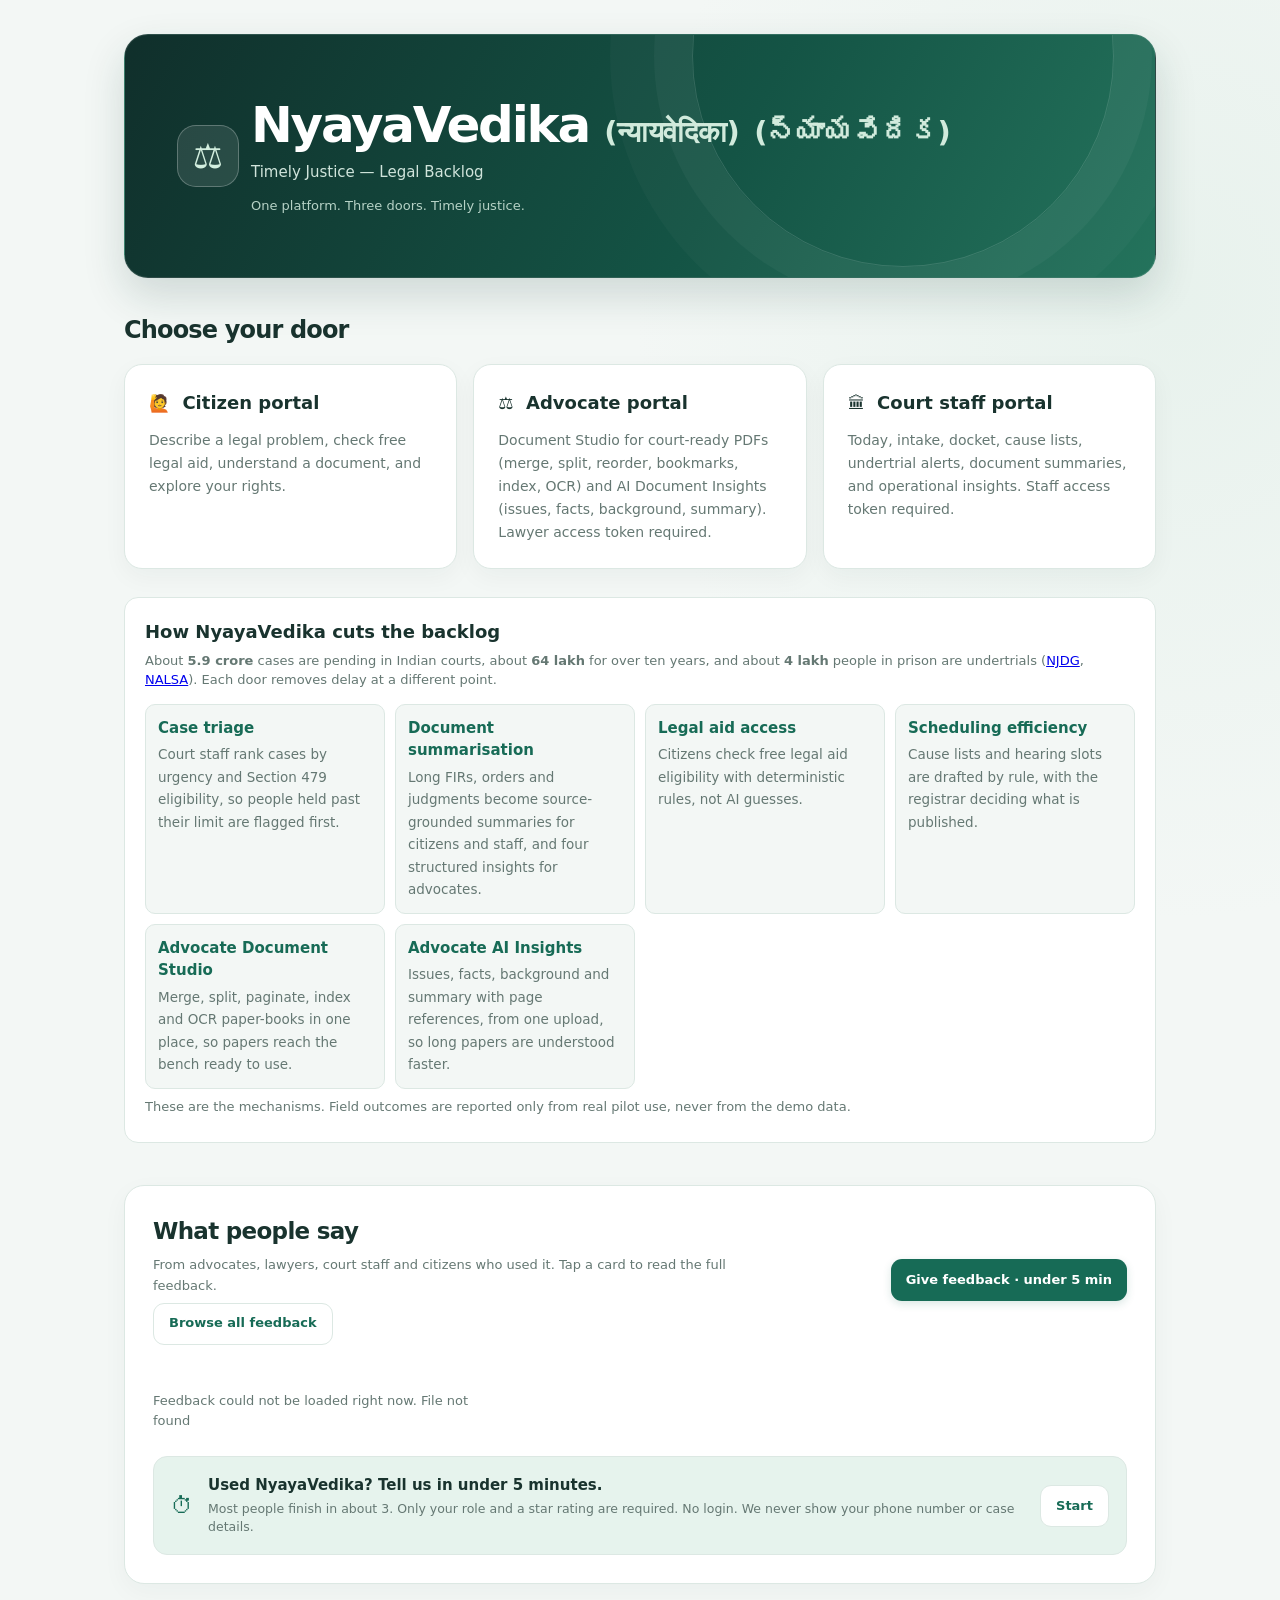
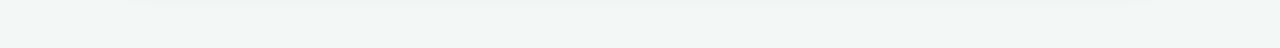
==== commit d2a41dd9: "added adovcated focused feature and citizen bot" ====
--- a/static/index.html
+++ b/static/index.html
@@ -11,14 +11,32 @@
 <div class="landing">
   <div class="brand"><span class="logo" aria-hidden="true">⚖</span>
     <div><h1>NyayaVedika <span lang="hi">(न्यायवेदिका)</span> <span lang="te">(న్యాయవేదిక)</span></h1><p>Timely Justice — Legal Backlog</p>
-      <p class="hint">Case triage · document summaries · free legal aid · court scheduling</p></div></div>
+      <p class="hint">One platform. Three doors. Timely justice.</p></div></div>
   <h2>Choose your door</h2>
   <div class="doors">
     <a class="door" href="/citizen" style="text-decoration:none">🙋 <b>Citizen portal</b>
-      <small>Free legal aid, your rights, help for someone in custody. No login. English · हिन्दी · తెలుగు</small></a>
-    <a class="door" href="/staff" style="text-decoration:none">🏛 <b>Court staff and lawyers</b>
-      <small>Today board, intake, docket, cause list, undertrial alerts, insights. Needs a staff or lawyer access token.</small></a>
+      <small>Describe a legal problem, check free legal aid, understand a document, and explore your rights.</small></a>
+    <a class="door" href="/advocate" style="text-decoration:none">⚖ <b>Advocate portal</b>
+      <small>Document Studio for court-ready PDFs (merge, split, reorder, bookmarks, index, OCR) and AI Document Insights (issues, facts, background, summary). Lawyer access token required.</small></a>
+    <a class="door" href="/staff" style="text-decoration:none">🏛 <b>Court staff portal</b>
+      <small>Today, intake, docket, cause lists, undertrial alerts, document summaries, and operational insights. Staff access token required.</small></a>
   </div>
+  <section class="impact-land" aria-labelledby="impactHeading">
+    <h2 id="impactHeading">How NyayaVedika cuts the backlog</h2>
+    <p class="hint">About <b>5.9 crore</b> cases are pending in Indian courts, about <b>64 lakh</b> for over ten years, and about <b>4 lakh</b> people in prison are undertrials
+      (<a href="https://forthepeople.in/en/india/justice-pendency" target="_blank" rel="noopener">NJDG</a>,
+      <a href="https://cdnbbsr.s3waas.gov.in/s32e45f93088c7db59767efef516b306aa/uploads/2026/02/20260211666479586.pdf" target="_blank" rel="noopener">NALSA</a>).
+      Each door removes delay at a different point.</p>
+    <div class="impact-grid">
+      <div><b>Case triage</b><span>Court staff rank cases by urgency and Section 479 eligibility, so people held past their limit are flagged first.</span></div>
+      <div><b>Document summarisation</b><span>Long FIRs, orders and judgments become source-grounded summaries for citizens and staff, and four structured insights for advocates.</span></div>
+      <div><b>Legal aid access</b><span>Citizens check free legal aid eligibility with deterministic rules, not AI guesses.</span></div>
+      <div><b>Scheduling efficiency</b><span>Cause lists and hearing slots are drafted by rule, with the registrar deciding what is published.</span></div>
+      <div><b>Advocate Document Studio</b><span>Merge, split, paginate, index and OCR paper-books in one place, so papers reach the bench ready to use.</span></div>
+      <div><b>Advocate AI Insights</b><span>Issues, facts, background and summary with page references, from one upload, so long papers are understood faster.</span></div>
+    </div>
+    <p class="hint">These are the mechanisms. Field outcomes are reported only from real pilot use, never from the demo data.</p>
+  </section>
   <section class="fb" aria-labelledby="fbHeading">
     <div class="row between wrap gap">
       <div>
--- a/static/styles.css
+++ b/static/styles.css
@@ -179,7 +179,7 @@
 .langs { display: flex; gap: 8px; flex-wrap: wrap; }
 .langs button { font-size: 18px; padding: 10px 18px; border-radius: 10px; border: 2px solid var(--line); background: var(--card); color: var(--ink); cursor: pointer; }
 .langs button[aria-pressed="true"] { border-color: var(--accent); background: var(--accent-soft); }
-.doors { display: grid; grid-template-columns: 1fr 1fr; gap: 12px; }
+.doors { display: grid; grid-template-columns: repeat(auto-fit, minmax(240px, 1fr)); gap: 12px; }
 @media (max-width: 600px) { .doors { grid-template-columns: 1fr; } }
 .door { font-size: 17px; text-align: left; padding: 18px; border-radius: 12px; border: 2px solid var(--line); background: var(--card); color: var(--ink); cursor: pointer; }
 .door:hover, .door:focus-visible, .door[aria-pressed="true"] { border-color: var(--accent); }
@@ -682,6 +682,13 @@
 body.cz .summary-progress { padding: 14px; border-radius: 12px; }
 body.cz #citizen-summary form label { display: block; margin: 16px 0; color: var(--ink); font-weight: 600; }
 body.cz #citizen-summary form input, body.cz #citizen-summary form textarea { display: block; width: 100%; margin-top: 7px; }
+body.cz #citizen-problem form label { display: block; margin: 16px 0; color: var(--ink); font-weight: 600; }
+body.cz #citizen-problem form input, body.cz #citizen-problem form textarea { display: block; width: 100%; margin-top: 7px; }
+body.cz .research-section { margin: 18px 0; }
+body.cz .research-section li { margin: 8px 0; overflow-wrap: anywhere; }
+body.cz .research-section > ol > li { padding: 10px 0; border-bottom: 1px solid var(--line); }
+body.cz .research-section .hint { display: block; margin-top: 4px; }
+body.cz .source-citation { display: inline-block; margin: 0 2px; font-weight: 650; }
 body.cz #rightsSearch { width: 100%; min-height: 48px; margin: 5px 0 10px; }
 body.cz .rights-list { gap: 10px; }
 body.cz details.right {
@@ -1182,6 +1189,118 @@
   body.staff-page #docketFilters > input { flex: 1 1 145px; }
   body.staff-page .drawer { width: 100vw; }
 }
+body.advocate-page {
+    min-height: 100vh;
+    background:
+      radial-gradient(ellipse at 12% 0, rgba(55, 121, 92, .09), transparent 38%),
+      var(--bg);
+  }
+  body.advocate-page > .top {
+    align-items: center;
+    background: linear-gradient(110deg, #123f36, #176b56 68%, #287b61);
+    color: #fff;
+    padding: 18px max(24px, calc((100vw - 1200px) / 2));
+  }
+  body.advocate-page > .top .brand h1 { color: #fff; font-size: 21px; }
+  body.advocate-page > .top .brand p { color: #d3e9df; }
+  body.advocate-page .advocate-auth { justify-content: flex-end; }
+  body.advocate-page .advocate-auth label { color: #e2eee8; font-size: 12px; font-weight: 600; }
+  body.advocate-page #demoToken {
+    width: 220px;
+    border: 1px solid rgba(255,255,255,.35);
+    background: rgba(5,35,29,.28);
+    color: #fff;
+  }
+  body.advocate-page #demoToken::placeholder { color: #c5d9d0; }
+  body.advocate-page #who { background: rgba(255,255,255,.15); color: #fff; }
+  body.advocate-page main { max-width: 1200px; padding-top: 24px; }
+  body.advocate-page .advocate-tabs {
+    margin: 10px 0 18px;
+    padding: 5px;
+    gap: 5px;
+    border: 1px solid var(--line);
+    border-radius: 13px;
+  }
+  body.advocate-page .advocate-tabs .tab { border-radius: 9px; }
+  body.advocate-page .advocate-panel { padding: clamp(16px, 3vw, 28px); }
+  body.advocate-page .advocate-panel h2 { margin: 0 0 8px; }
+  body.advocate-page .advocate-panel form > label,
+  body.advocate-page .studio-option { display: block; margin: 16px 0; font-weight: 600; }
+  body.advocate-page input:not([type="checkbox"]):not([type="file"]),
+  body.advocate-page select,
+  body.advocate-page textarea {
+    display: block;
+    width: 100%;
+    margin-top: 7px;
+    padding: 10px 12px;
+    border: 1px solid var(--line);
+    border-radius: 9px;
+    background: var(--card);
+    color: var(--ink);
+    font: inherit;
+  }
+  body.advocate-page input[type="file"] { display: block; margin-top: 8px; max-width: 100%; }
+  body.advocate-page fieldset.studio-option { border: 1px solid var(--line); border-radius: 10px; padding: 12px; }
+  body.advocate-page .studio-page-list {
+    display: flex;
+    flex-wrap: wrap;
+    gap: 6px;
+    margin: 10px 0 16px;
+  }
+  body.advocate-page .studio-page-list label {
+    display: inline-flex;
+    align-items: center;
+    gap: 6px;
+    padding: 6px 9px;
+    border: 1px solid var(--line);
+    border-radius: 8px;
+    background: var(--card);
+    font-size: 13px;
+  }
+  body.advocate-page #studioPreview {
+    display: block;
+    width: 100%;
+    min-height: 320px;
+    margin-top: 8px;
+    border: 1px solid var(--line);
+    border-radius: 10px;
+    background: #e8eeea;
+  }
+  body.advocate-page .research-section { margin: 18px 0; }
+  body.advocate-page .research-section li { margin: 10px 0; }
+  body.advocate-page .research-section .hint { display: block; margin-top: 4px; }
+  body.advocate-page blockquote {
+    margin: 8px 0 0;
+    padding: 8px 12px;
+    border-left: 3px solid var(--accent);
+    background: var(--accent-soft);
+    color: var(--ink);
+    white-space: pre-wrap;
+  }
+  body.advocate-page #studioOutput details { margin: 10px 0; }
+  body.advocate-page #studioOutput pre {
+    max-height: 340px;
+    overflow: auto;
+    white-space: pre-wrap;
+    overflow-wrap: anywhere;
+  }
+  body.advocate-page :focus-visible { outline: 3px solid color-mix(in srgb, var(--accent) 55%, white); outline-offset: 2px; }
+  @media (max-width: 760px) {
+    body.advocate-page > .top { align-items: flex-start; flex-direction: column; padding: 16px; }
+    body.advocate-page .advocate-auth { justify-content: flex-start; width: 100%; }
+    body.advocate-page #demoToken { flex: 1; width: auto; min-width: 130px; }
+    body.advocate-page .advocate-tabs .tab { flex: 1 1 46%; }
+    body.advocate-page main { padding: 14px 12px 36px; }
+    body.advocate-page #studioPreview { min-height: 250px; }
+  }
 @media (prefers-reduced-motion: reduce) {
   body.staff-page *, body.staff-page *::before, body.staff-page *::after { transition-duration: .01ms !important; }
 }
+
+/* landing: impact section */
+.impact-land { margin: 28px 0 8px; padding: 20px; border: 1px solid var(--line); border-radius: 14px; background: var(--card); }
+.impact-land h2 { margin: 0 0 6px; }
+.impact-grid { display: grid; grid-template-columns: repeat(auto-fit, minmax(210px, 1fr)); gap: 10px; margin: 14px 0 8px; }
+.impact-grid > div { border: 1px solid var(--line); border-radius: 10px; padding: 12px; background: var(--bg); }
+.impact-grid b { display: block; color: var(--accent); margin-bottom: 4px; }
+.impact-grid span { font-size: 13.5px; color: var(--muted); }
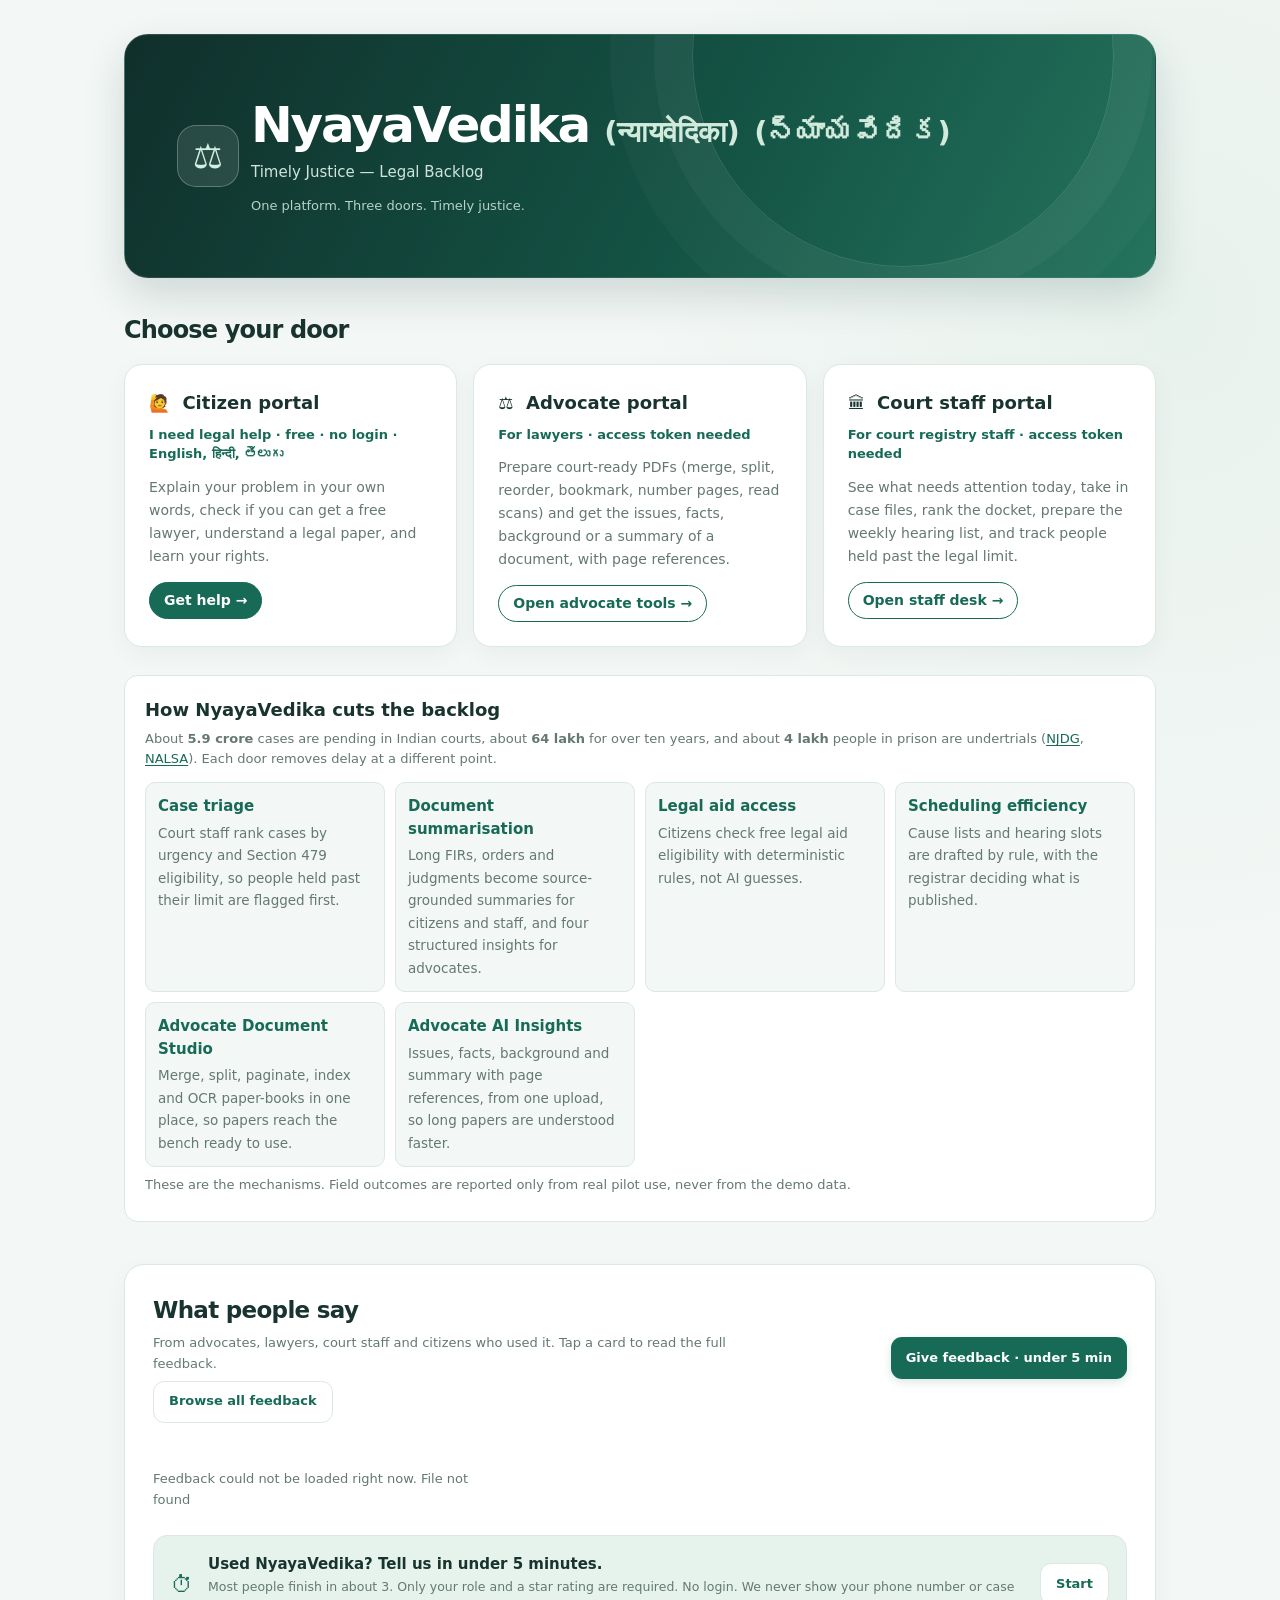
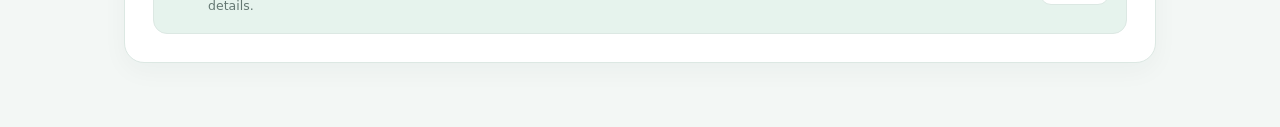
==== commit 22dc3f0c: "add casedoc chat for advocates -  from agent foundry" ====
--- a/static/index.html
+++ b/static/index.html
@@ -5,7 +5,7 @@
 <meta name="viewport" content="width=device-width, initial-scale=1">
 <title>NyayaVedika</title>
 <link rel="icon" href="/static/favicon.svg?v=3" type="image/svg+xml">
-<link rel="stylesheet" href="/static/styles.css?v=5">
+<link rel="stylesheet" href="/static/styles.css?v=12">
 </head>
 <body class="landing-page">
 <div class="landing">
@@ -14,12 +14,18 @@
       <p class="hint">One platform. Three doors. Timely justice.</p></div></div>
   <h2>Choose your door</h2>
   <div class="doors">
-    <a class="door" href="/citizen" style="text-decoration:none">🙋 <b>Citizen portal</b>
-      <small>Describe a legal problem, check free legal aid, understand a document, and explore your rights.</small></a>
+    <a class="door door-citizen" href="/citizen" style="text-decoration:none">🙋 <b>Citizen portal</b>
+      <span class="door-who">I need legal help · free · no login · English, हिन्दी, తెలుగు</span>
+      <small>Explain your problem in your own words, check if you can get a free lawyer, understand a legal paper, and learn your rights.</small>
+      <span class="door-go">Get help →</span></a>
     <a class="door" href="/advocate" style="text-decoration:none">⚖ <b>Advocate portal</b>
-      <small>Document Studio for court-ready PDFs (merge, split, reorder, bookmarks, index, OCR) and AI Document Insights (issues, facts, background, summary). Lawyer access token required.</small></a>
+      <span class="door-who">For lawyers · access token needed</span>
+      <small>Prepare court-ready PDFs (merge, split, reorder, bookmark, number pages, read scans) and get the issues, facts, background or a summary of a document, with page references.</small>
+      <span class="door-go">Open advocate tools →</span></a>
     <a class="door" href="/staff" style="text-decoration:none">🏛 <b>Court staff portal</b>
-      <small>Today, intake, docket, cause lists, undertrial alerts, document summaries, and operational insights. Staff access token required.</small></a>
+      <span class="door-who">For court registry staff · access token needed</span>
+      <small>See what needs attention today, take in case files, rank the docket, prepare the weekly hearing list, and track people held past the legal limit.</small>
+      <span class="door-go">Open staff desk →</span></a>
   </div>
   <section class="impact-land" aria-labelledby="impactHeading">
     <h2 id="impactHeading">How NyayaVedika cuts the backlog</h2>
--- a/static/styles.css
+++ b/static/styles.css
@@ -1047,7 +1047,7 @@
   color: #eef7f2;
   background: rgba(255,255,255,.1);
 }
-body.staff-page > nav[aria-label="Staff screens"] {
+body.staff-page > nav#portalTabs {
   position: sticky;
   z-index: 20;
   top: 0;
@@ -1060,7 +1060,7 @@
   box-shadow: 0 4px 14px rgba(22, 53, 43, .045);
   scrollbar-width: thin;
 }
-body.staff-page > nav[aria-label="Staff screens"] .tab {
+body.staff-page > nav#portalTabs .tab {
   min-height: 42px;
   padding: 9px 14px;
   border: 1px solid transparent;
@@ -1069,8 +1069,8 @@
   font-weight: 550;
   transition: color .16s ease, background .16s ease, box-shadow .16s ease;
 }
-body.staff-page > nav[aria-label="Staff screens"] .tab:hover { color: var(--ink); background: var(--bg); }
-body.staff-page > nav[aria-label="Staff screens"] .tab.active {
+body.staff-page > nav#portalTabs .tab:hover { color: var(--ink); background: var(--bg); }
+body.staff-page > nav#portalTabs .tab.active {
   border-color: var(--line);
   color: var(--accent);
   background: var(--accent-soft);
@@ -1179,8 +1179,8 @@
   body.staff-page > .top > .row > label { width: 100%; }
   body.staff-page #demoToken { flex: 1; width: auto; min-width: 130px; }
   body.staff-page > .top > .row > .hint { flex-basis: 100%; }
-  body.staff-page > nav[aria-label="Staff screens"] { padding: 7px 10px; }
-  body.staff-page > nav[aria-label="Staff screens"] .tab { flex: 0 0 auto; padding: 8px 11px; }
+  body.staff-page > nav#portalTabs { padding: 7px 10px; }
+  body.staff-page > nav#portalTabs .tab { flex: 0 0 auto; padding: 8px 11px; }
   body.staff-page > main { padding: 14px 12px 36px; }
   body.staff-page main > .legend { align-items: flex-start; font-size: 11px; }
   body.staff-page .card { padding: 15px; border-radius: 13px; }
@@ -1304,3 +1304,174 @@
 .impact-grid > div { border: 1px solid var(--line); border-radius: 10px; padding: 12px; background: var(--bg); }
 .impact-grid b { display: block; color: var(--accent); margin-bottom: 4px; }
 .impact-grid span { font-size: 13.5px; color: var(--muted); }
+
+/* Describe a legal problem: conversational chat */
+.problem-chat-log {
+  height: auto;
+  min-height: 280px;
+  max-height: min(52vh, 560px);
+  padding: 14px;
+  overflow-y: auto;
+  border: 1px solid var(--line);
+  border-radius: 14px;
+  background: color-mix(in srgb, var(--bg) 72%, var(--card));
+  scroll-behavior: smooth;
+}
+.problem-chat-log .msg {
+  max-width: min(86%, 720px);
+  padding: 12px 15px;
+  border-radius: 15px;
+  overflow-wrap: anywhere;
+}
+.problem-chat-log .msg.bot { border-bottom-left-radius: 5px; }
+.problem-chat-log .msg.user { border-bottom-right-radius: 5px; }
+.problem-chat-log .msg-sender {
+  display: block;
+  margin-bottom: 4px;
+  font-size: 11px;
+  font-weight: 700;
+  letter-spacing: .02em;
+  opacity: .78;
+}
+.problem-chat-log .msg-content { min-width: 0; white-space: pre-wrap; }
+.problem-chat-log .msg.answer { max-width: 100%; align-self: stretch; }
+.problem-chat-log .msg.answer h3 { font-size: 15px; margin: 14px 0 6px; }
+.problem-chat-log .msg.pending {
+  display: block;
+  max-width: min(86%, 560px);
+  font-style: normal;
+  opacity: 1;
+}
+.problem-chat-log .msg.pending .msg-content {
+  display: flex;
+  align-items: flex-start;
+  gap: 12px;
+}
+.problem-chat-log .msg.pending .problem-chat-spinner {
+  display: block;
+  width: 20px;
+  height: 20px;
+  flex: 0 0 20px;
+  margin-top: 2px;
+  border: 2px solid var(--line);
+  border-top-color: var(--accent);
+  border-radius: 50%;
+  animation: summary-spin .8s linear infinite;
+}
+.problem-chat-progress-copy { min-width: 0; }
+.problem-chat-progress-copy strong { display: block; font-size: 14px; }
+.problem-chat-progress-copy p { margin: 3px 0 0; color: var(--muted); font-size: 13px; }
+.problem-chat-elapsed { display: block; margin-top: 5px; color: var(--muted); font-size: 11px; font-variant-numeric: tabular-nums; }
+.problem-chat-chips { gap: 8px; margin: 10px 0 14px; }
+.problem-chat-chips .btn { min-height: 40px; }
+.problem-chat-form { display: flex; gap: 12px; align-items: flex-end; margin: 12px 0 6px; }
+.problem-chat-form textarea {
+  flex: 1;
+  min-width: 0;
+  min-height: 72px;
+  max-height: 180px;
+  margin: 0;
+  resize: vertical;
+}
+body.cz #citizen-problem .problem-chat-form textarea {
+  width: auto;
+  margin: 0;
+  min-height: 80px;
+  height: auto;
+}
+.problem-chat-form .btn { flex: 0 0 auto; }
+.problem-chat-footer { display: flex; justify-content: space-between; align-items: center; gap: 12px; }
+.problem-chat-footer .hint { margin: 0; font-size: 12px; }
+#problemChatReset { margin-left: auto; }
+@media (max-width: 600px) {
+  .problem-chat-log { min-height: 240px; max-height: 54vh; padding: 10px; }
+  .problem-chat-log .msg, .problem-chat-log .msg.pending { max-width: 94%; }
+  .problem-chat-form { align-items: stretch; }
+  .problem-chat-form textarea { min-height: 64px; }
+  .problem-chat-form .btn { min-height: 44px; padding: 8px 14px; }
+  .problem-chat-footer { align-items: flex-start; }
+}
+@media (prefers-reduced-motion: reduce) {
+  .problem-chat-log { scroll-behavior: auto; }
+  .problem-chat-spinner { animation-duration: 2s; }
+}
+
+/* ===== UX polish: triage chips, week load grid, loading / empty states, dark banners, small screens ===== */
+.band-chips { display: flex; flex-wrap: wrap; gap: 8px; align-items: center; margin: 4px 0 8px; }
+.band-chips:empty { display: none; }
+.band-chip { display: inline-flex; gap: 6px; align-items: center; min-height: 34px; padding: 4px 12px; font: inherit; font-size: 13px;
+  color: var(--ink); background: var(--card); border: 1px solid var(--line); border-radius: 999px; cursor: pointer; }
+.band-chip b { font-variant-numeric: tabular-nums; }
+.band-chip:hover { border-color: var(--accent); }
+.band-chip.on { border-color: var(--accent); background: var(--accent-soft); box-shadow: inset 0 0 0 1px var(--accent); }
+table[aria-busy="true"] tbody { opacity: .55; transition: opacity .15s ease; }
+td.empty-row { padding: 22px 12px; text-align: center; color: var(--muted); }
+.load-grid { min-width: 520px; }
+.load-grid th, .load-grid td { text-align: center; white-space: nowrap; }
+.load-grid th[scope="row"] { text-align: left; }
+.load-grid td.load { font-weight: 650; font-variant-numeric: tabular-nums; border-left: 1px solid var(--line); }
+.load-grid td.load small { display: block; font-weight: 400; font-size: 11px; color: var(--muted); }
+.load-grid td.none { color: var(--muted); }
+.load-grid td.low { background: color-mix(in srgb, var(--routine) 10%, transparent); }
+.load-grid td.mid { background: color-mix(in srgb, var(--routine) 22%, transparent); }
+.load-grid td.high { background: color-mix(in srgb, var(--medium) 26%, transparent); }
+.load-grid td.full { background: color-mix(in srgb, var(--high) 30%, transparent); }
+.load-grid td.closed { color: var(--muted); font-weight: 400;
+  background: repeating-linear-gradient(45deg, var(--bg), var(--bg) 6px, var(--card) 6px, var(--card) 12px); }
+@media (prefers-color-scheme: dark) {
+  .banner-warn { background: #3d2e12; color: #f2c46a; border-color: #6b5222; }
+  .banner-bad { background: #3f1d1a; color: #f6a49b; border-color: #7a332c; }
+  .banner-ok { background: #1f3a28; color: #8fdca6; border-color: #2f5e3e; }
+}
+@media (prefers-reduced-motion: reduce) {
+  .drawer { transition: none; }
+  body.staff-page .btn:hover:not(:disabled) { transform: none; }
+}
+@media (max-width: 640px) {
+  .drawer { width: 100vw; }
+  .fact { grid-template-columns: 1fr; gap: 2px; }
+  #docketFilters > * { flex: 1 1 140px; }
+  #docketFilters #fQ { flex-basis: 100%; }
+  .benches { grid-template-columns: 1fr; }
+  .toast { left: 16px; right: 16px; max-width: none; }
+}
+
+/* ===== Friendlier staff portal: sign-in, opaque tab bar, compact legend, Do next first, docket bar ===== */
+body.staff-page > nav#portalTabs { background: var(--card); scrollbar-width: none; }
+body.staff-page > nav#portalTabs::-webkit-scrollbar { display: none; }
+body.staff-page .signin { align-items: center; }
+body.staff-page .signin label { width: auto; }
+body.staff-page .signin #tokenGo { background: #fff; color: var(--accent); box-shadow: none; }
+body.staff-page .signed-in { align-items: center; }
+body.staff-page .signed-in .btn.ghost { color: #fff; border-color: rgba(255,255,255,.4); background: transparent; }
+.legend-box { margin: 0 0 12px; font-size: 13px; color: var(--muted); }
+.legend-box > summary { cursor: pointer; display: flex; flex-wrap: wrap; gap: 6px; align-items: center; padding: 4px 0; }
+.legend-box > summary .badge { font-size: 11px; padding: 1px 7px; }
+.legend-box[open] > summary .badge { display: none; }
+.legend-box .legend { margin: 6px 0 0; }
+body.staff-page .do-next { border-left: 4px solid var(--accent); }
+body.staff-page .do-next .todo { margin: 0; padding-left: 22px; }
+body.staff-page .do-next .todo li { margin: 8px 0; line-height: 1.6; }
+.docket-bar { display: grid; gap: 10px; }
+.docket-bar .docket-main #fQ { flex: 2 1 220px; }
+.docket-bar .docket-main select { flex: 1 1 150px; }
+.docket-bar .band-chips { margin: 0; }
+.more-filters > summary { cursor: pointer; color: var(--accent); font-weight: 600; font-size: 14px; display: inline-flex; gap: 8px; align-items: center; }
+.more-filters > .row { margin-top: 10px; }
+.more-filters label { display: inline-flex; gap: 6px; align-items: center; color: var(--ink); }
+
+/* ===== Friendlier landing: who each door is for, an always-visible button, readable source links ===== */
+body.landing-page .landing .door { display: block; }
+body.landing-page .landing .door::after { content: none; }
+body.landing-page .landing .door .door-who { display: block; margin-top: 8px; font-size: 13px; font-weight: 600; color: var(--accent); }
+body.landing-page .landing .door small { display: block; }
+body.landing-page .landing .door .door-go { display: inline-block; margin-top: 14px; padding: 7px 14px; border-radius: 999px; font-size: 14px; font-weight: 650;
+  color: var(--accent); border: 1px solid var(--accent); transition: background .16s ease, color .16s ease; }
+body.landing-page .landing .door:hover .door-go, body.landing-page .landing .door:focus-visible .door-go { background: var(--accent); color: var(--card); }
+body.landing-page .landing .door.door-citizen .door-go { background: var(--accent); color: var(--card); }
+body.landing-page .impact-land a { color: var(--accent); text-decoration: underline; text-underline-offset: 2px; }
+@media (prefers-reduced-motion: reduce) { body.landing-page .landing .door:hover { transform: none; } }
+/* native controls (scrollbars, date pickers, selects) follow the theme instead of staying light in dark mode */
+:root { color-scheme: light; }
+@media (prefers-color-scheme: dark) { :root { color-scheme: dark; } }
+.flag { text-transform: none; }
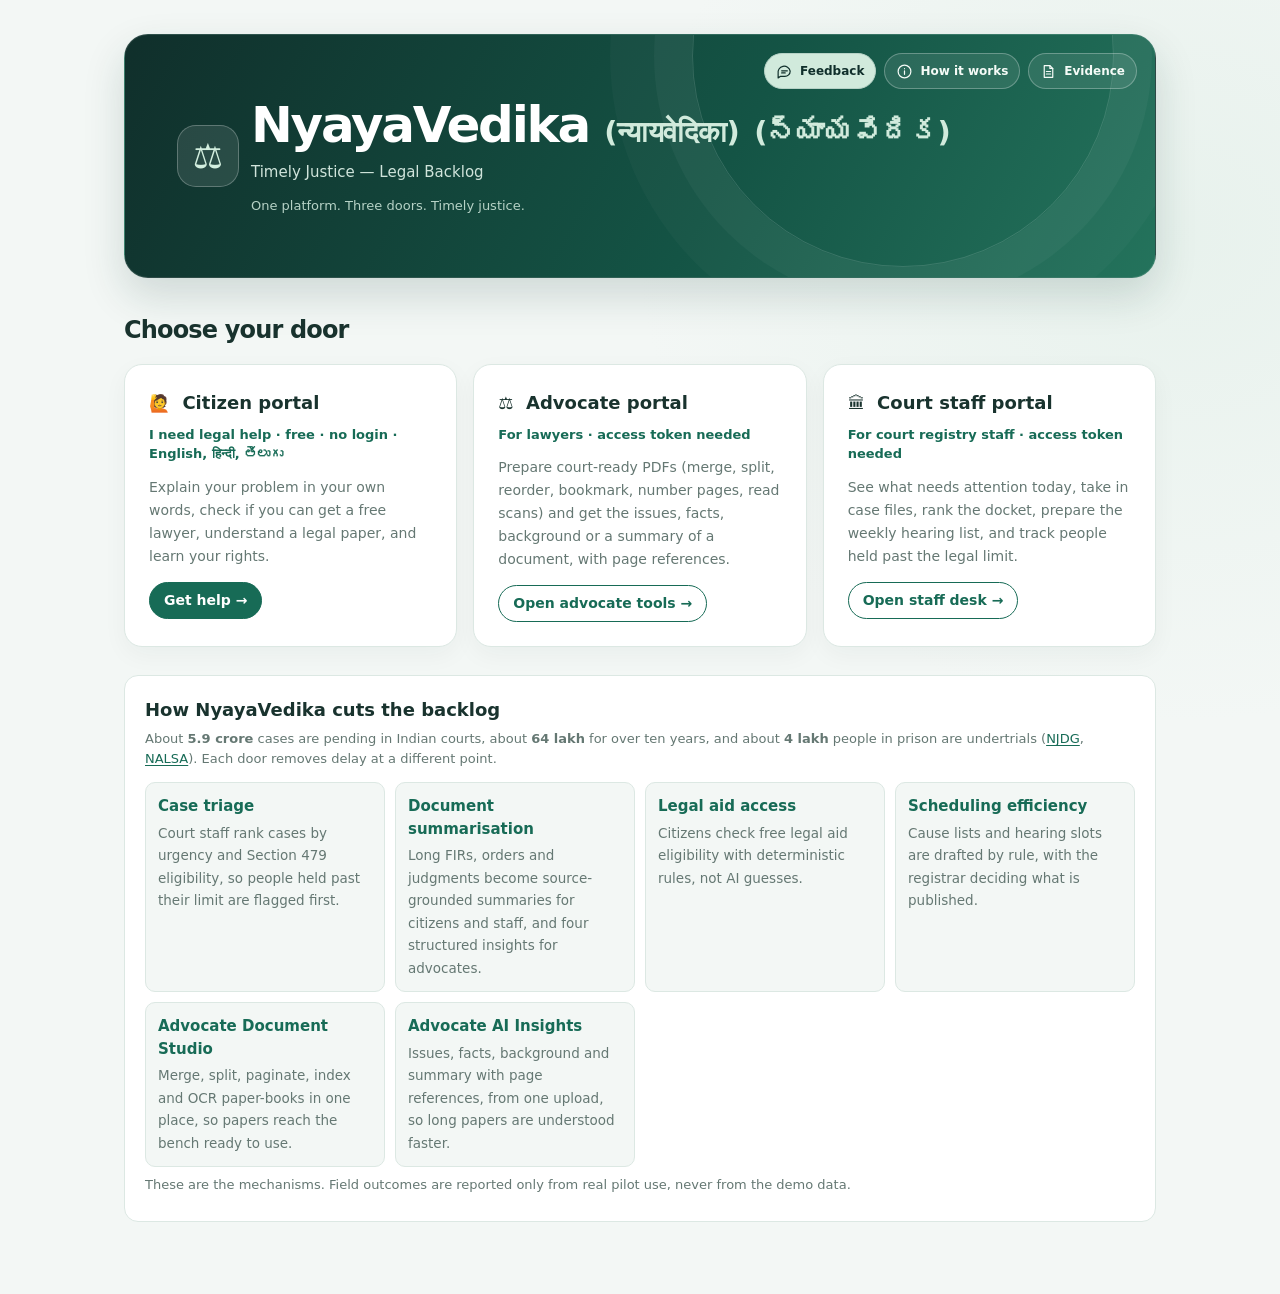
==== commit 8e76e6d9: "redesign with agent foundry agent" ====
--- a/static/index.html
+++ b/static/index.html
@@ -5,11 +5,26 @@
 <meta name="viewport" content="width=device-width, initial-scale=1">
 <title>NyayaVedika</title>
 <link rel="icon" href="/static/favicon.svg?v=3" type="image/svg+xml">
-<link rel="stylesheet" href="/static/styles.css?v=12">
+<link rel="stylesheet" href="/static/styles.css?v=14">
 </head>
 <body class="landing-page">
 <div class="landing">
-  <div class="brand"><span class="logo" aria-hidden="true">⚖</span>
+  <div class="brand">
+    <nav class="landing-links" aria-label="Project links">
+      <a href="/feedback" aria-label="Community feedback" title="Community feedback">
+        <svg aria-hidden="true" viewBox="0 0 24 24"><path d="M20 11.5a7.5 7.5 0 0 1-7.5 7.5H6l-3 2v-6a7.5 7.5 0 1 1 17-3.5Z"></path><path d="M8 11h8m-8 3h5"></path></svg>
+        <span>Feedback</span>
+      </a>
+      <a href="/how-it-works" aria-label="How NyayaVedika works" title="How NyayaVedika works">
+        <svg aria-hidden="true" viewBox="0 0 24 24"><circle cx="12" cy="12" r="9"></circle><path d="M12 11v5m0-8h.01"></path></svg>
+        <span>How it works</span>
+      </a>
+      <a href="/research-evidence" aria-label="Research and evidence" title="Research and evidence">
+        <svg aria-hidden="true" viewBox="0 0 24 24"><path d="M6 3.75h8l4 4v12.5H6z"></path><path d="M14 3.75v4h4M9 12h6m-6 3.5h6"></path></svg>
+        <span>Evidence</span>
+      </a>
+    </nav>
+    <span class="logo" aria-hidden="true">⚖</span>
     <div><h1>NyayaVedika <span lang="hi">(न्यायवेदिका)</span> <span lang="te">(న్యాయవేదిక)</span></h1><p>Timely Justice — Legal Backlog</p>
       <p class="hint">One platform. Three doors. Timely justice.</p></div></div>
   <h2>Choose your door</h2>
@@ -43,31 +58,9 @@
     </div>
     <p class="hint">These are the mechanisms. Field outcomes are reported only from real pilot use, never from the demo data.</p>
   </section>
-  <section class="fb" aria-labelledby="fbHeading">
-    <div class="row between wrap gap">
-      <div>
-        <h2 id="fbHeading">What people say</h2>
-        <p class="hint">From advocates, lawyers, court staff and citizens who used it. Tap a card to read the full feedback.</p>
-        <a class="btn ghost" href="/feedback">Browse all feedback</a>
-      </div>
-      <button type="button" class="btn" data-open-feedback>Give feedback · under 5 min</button>
-    </div>
-    <div class="kpis" id="fbStats" aria-live="polite"></div>
-    <div class="fb-filters" id="fbFilters" role="group" aria-label="Filter feedback by who wrote it"></div>
-    <div class="fb-cards" id="fbCards"><p class="hint">Loading feedback…</p></div>
-    <div class="fb-cta">
-      <span aria-hidden="true">⏱</span>
-      <div><b>Used NyayaVedika? Tell us in under 5 minutes.</b>
-        <small>Most people finish in about 3. Only your role and a star rating are required. No login. We never show your phone number or case details.</small></div>
-      <button type="button" class="btn ghost" data-open-feedback>Start</button>
-    </div>
-  </section>
 </div>
 
-<dialog id="fbDetail" aria-labelledby="fbDetailTitle"><div class="fb-dialog-body" id="fbDetailBody"></div></dialog>
-<dialog id="fbFormDialog" aria-labelledby="fbFormTitle"></dialog>
 <script src="/static/common.js"></script>
-<script src="/static/feedback.js"></script>
 <script>demoBanner();</script>
 </body>
 </html>
--- a/static/styles.css
+++ b/static/styles.css
@@ -774,6 +774,52 @@
   background: linear-gradient(118deg, #102f2b 0%, #145445 58%, #24735c 100%);
   box-shadow: 0 18px 42px rgba(18, 60, 53, .16);
 }
+body.landing-page .landing-links {
+  position: absolute;
+  z-index: 1;
+  top: 18px;
+  right: 18px;
+  display: flex;
+  gap: 8px;
+}
+body.landing-page .landing-links a {
+  display: inline-flex;
+  align-items: center;
+  gap: 7px;
+  min-height: 36px;
+  padding: 7px 11px;
+  border: 1px solid rgba(255,255,255,.28);
+  border-radius: 999px;
+  color: #f5fbf7;
+  background: rgba(255,255,255,.09);
+  font-size: 12px;
+  font-weight: 650;
+  text-decoration: none;
+  transition: background .16s ease, border-color .16s ease;
+}
+body.landing-page .landing-links a:hover,
+body.landing-page .landing-links a:focus-visible {
+  border-color: rgba(255,255,255,.65);
+  outline: 0;
+  background: rgba(255,255,255,.18);
+}
+body.landing-page .landing-links a:first-child {
+  color: #102f2b;
+  border-color: #b6d2c6;
+  background: #d1eadc;
+}
+body.landing-page .landing-links a:first-child:hover,
+body.landing-page .landing-links a:first-child:focus-visible { background: #fff; }
+body.landing-page .landing-links svg {
+  width: 17px;
+  height: 17px;
+  flex: 0 0 17px;
+  fill: none;
+  stroke: currentColor;
+  stroke-linecap: round;
+  stroke-linejoin: round;
+  stroke-width: 1.7;
+}
 body.landing-page .landing > .brand::after {
   position: absolute;
   z-index: -1;
@@ -928,9 +974,12 @@
     align-items: flex-start;
     gap: 13px;
     margin-bottom: 27px;
-    padding: 27px 19px;
+    padding: 70px 19px 27px;
     border-radius: 19px;
   }
+  body.landing-page .landing-links { top: 14px; right: 14px; }
+  body.landing-page .landing-links a { width: 38px; justify-content: center; padding: 8px; }
+  body.landing-page .landing-links a span { display: none; }
   body.landing-page .landing > .brand .logo {
     width: 46px;
     height: 46px;
@@ -1475,3 +1524,66 @@
 :root { color-scheme: light; }
 @media (prefers-color-scheme: dark) { :root { color-scheme: dark; } }
 .flag { text-transform: none; }
+
+/* Public Markdown documents */
+body.document-page { min-height: 100vh; background: var(--bg); }
+body.document-page .doc-top {
+  display: flex;
+  justify-content: space-between;
+  align-items: center;
+  gap: 16px;
+  max-width: 1080px;
+  margin: 0 auto;
+  padding: 18px 24px;
+}
+body.document-page .doc-brand {
+  display: inline-flex;
+  align-items: center;
+  gap: 9px;
+  color: var(--ink);
+  font-size: 16px;
+  text-decoration: none;
+}
+body.document-page .doc-brand span { color: var(--accent); font-size: 25px; }
+body.document-page .doc-back { color: var(--accent); font-size: 13px; font-weight: 650; text-decoration: none; }
+body.document-page .doc-back:hover, body.document-page .doc-back:focus-visible { text-decoration: underline; }
+body.document-page .doc-main { max-width: 1080px; margin: 0 auto; padding: 0 24px 48px; }
+body.document-page .doc-content {
+  overflow: hidden;
+  padding: clamp(22px, 5vw, 48px);
+  border: 1px solid var(--line);
+  border-radius: 18px;
+  background: var(--card);
+  line-height: 1.7;
+}
+body.document-page .doc-content > :first-child { margin-top: 0; }
+body.document-page .doc-content h1, body.document-page .doc-content h2,
+body.document-page .doc-content h3, body.document-page .doc-content h4 { line-height: 1.3; }
+body.document-page .doc-content h1 { font-size: clamp(28px, 4vw, 40px); letter-spacing: -.035em; }
+body.document-page .doc-content h2 { margin: 34px 0 12px; padding-bottom: 7px; border-bottom: 1px solid var(--line); font-size: 24px; }
+body.document-page .doc-content h3 { margin: 25px 0 9px; font-size: 19px; }
+body.document-page .doc-content p, body.document-page .doc-content li { color: var(--ink); }
+body.document-page .doc-content a { color: var(--accent); overflow-wrap: anywhere; }
+body.document-page .doc-content li { margin: 5px 0; padding-left: 3px; }
+body.document-page .doc-content blockquote { margin: 16px 0; padding: 4px 16px; border-left: 3px solid var(--accent); color: var(--muted); }
+body.document-page .doc-content hr { margin: 28px 0; border: 0; border-top: 1px solid var(--line); }
+body.document-page .doc-content table { display: block; width: 100%; overflow-x: auto; border-collapse: collapse; }
+body.document-page .doc-content th, body.document-page .doc-content td { min-width: 100px; padding: 9px 11px; border: 1px solid var(--line); vertical-align: top; }
+body.document-page .doc-content th { position: static; color: var(--ink); background: var(--accent-soft); }
+body.document-page .doc-content pre { overflow-x: auto; padding: 16px; border: 1px solid var(--line); border-radius: 10px; background: var(--bg); line-height: 1.55; }
+body.document-page .doc-content code { padding: 2px 5px; border-radius: 4px; background: var(--bg); font-size: .9em; }
+body.document-page .doc-content pre code { padding: 0; background: transparent; font-size: 12.5px; }
+body.document-page .doc-diagram { margin: 20px 0; overflow-x: auto; }
+body.document-page .doc-diagram .mermaid { min-width: max-content; text-align: center; }
+body.document-page .doc-diagram .mermaid svg { display: block; max-width: none; height: auto; }
+body.document-page .doc-diagram-hint { margin: 0 0 8px; color: var(--muted); font-size: 12px; }
+body.document-page .doc-diagram-source { margin-top: 10px; }
+body.document-page .doc-diagram-source summary { color: var(--accent); cursor: pointer; font-size: 13px; }
+body.document-page .doc-diagram-source pre { max-height: 420px; }
+body.document-page .doc-diagram-error { color: var(--muted); font-size: 13px; }
+@media (max-width: 640px) {
+  body.document-page .doc-top { padding: 14px; }
+  body.document-page .doc-main { padding: 0 12px 28px; }
+  body.document-page .doc-content { padding: 20px 16px; border-radius: 13px; }
+  body.document-page .doc-content h2 { font-size: 21px; }
+}
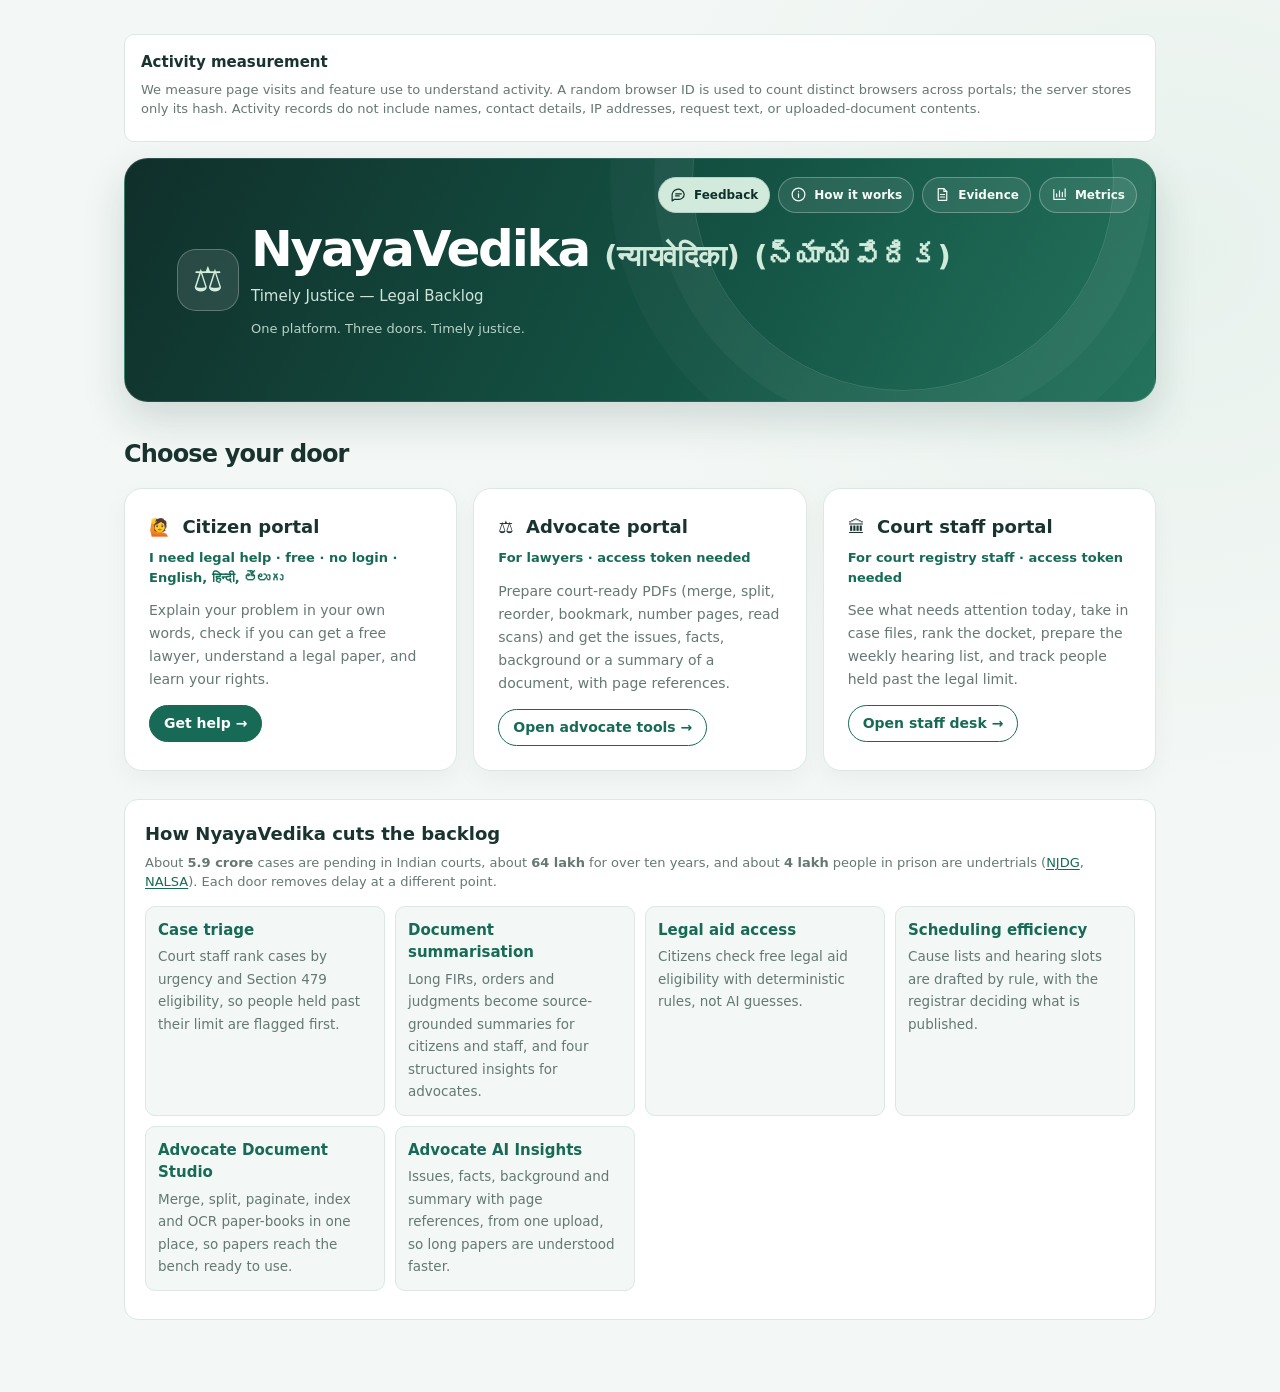
==== commit 524b3fe5: "updated code to track yc:\Users\Admin\Downloads\nyayavedika\.venv\Scripts\activate.bat" ====
--- a/static/index.html
+++ b/static/index.html
@@ -22,6 +22,10 @@
       <a href="/research-evidence" aria-label="Research and evidence" title="Research and evidence">
         <svg aria-hidden="true" viewBox="0 0 24 24"><path d="M6 3.75h8l4 4v12.5H6z"></path><path d="M14 3.75v4h4M9 12h6m-6 3.5h6"></path></svg>
         <span>Evidence</span>
+      </a>
+      <a href="/metrics" aria-label="Live activity metrics" title="Live activity metrics">
+        <svg aria-hidden="true" viewBox="0 0 24 24"><path d="M4 19V5m0 14h16M8 15v-4m4 4V7m4 8v-6m4 6V4"></path></svg>
+        <span>Metrics</span>
       </a>
     </nav>
     <span class="logo" aria-hidden="true">⚖</span>
@@ -56,11 +60,10 @@
       <div><b>Advocate Document Studio</b><span>Merge, split, paginate, index and OCR paper-books in one place, so papers reach the bench ready to use.</span></div>
       <div><b>Advocate AI Insights</b><span>Issues, facts, background and summary with page references, from one upload, so long papers are understood faster.</span></div>
     </div>
-    <p class="hint">These are the mechanisms. Field outcomes are reported only from real pilot use, never from the demo data.</p>
   </section>
 </div>
 
-<script src="/static/common.js"></script>
+<script src="/static/common.js?v=12"></script>
 <script>demoBanner();</script>
 </body>
 </html>
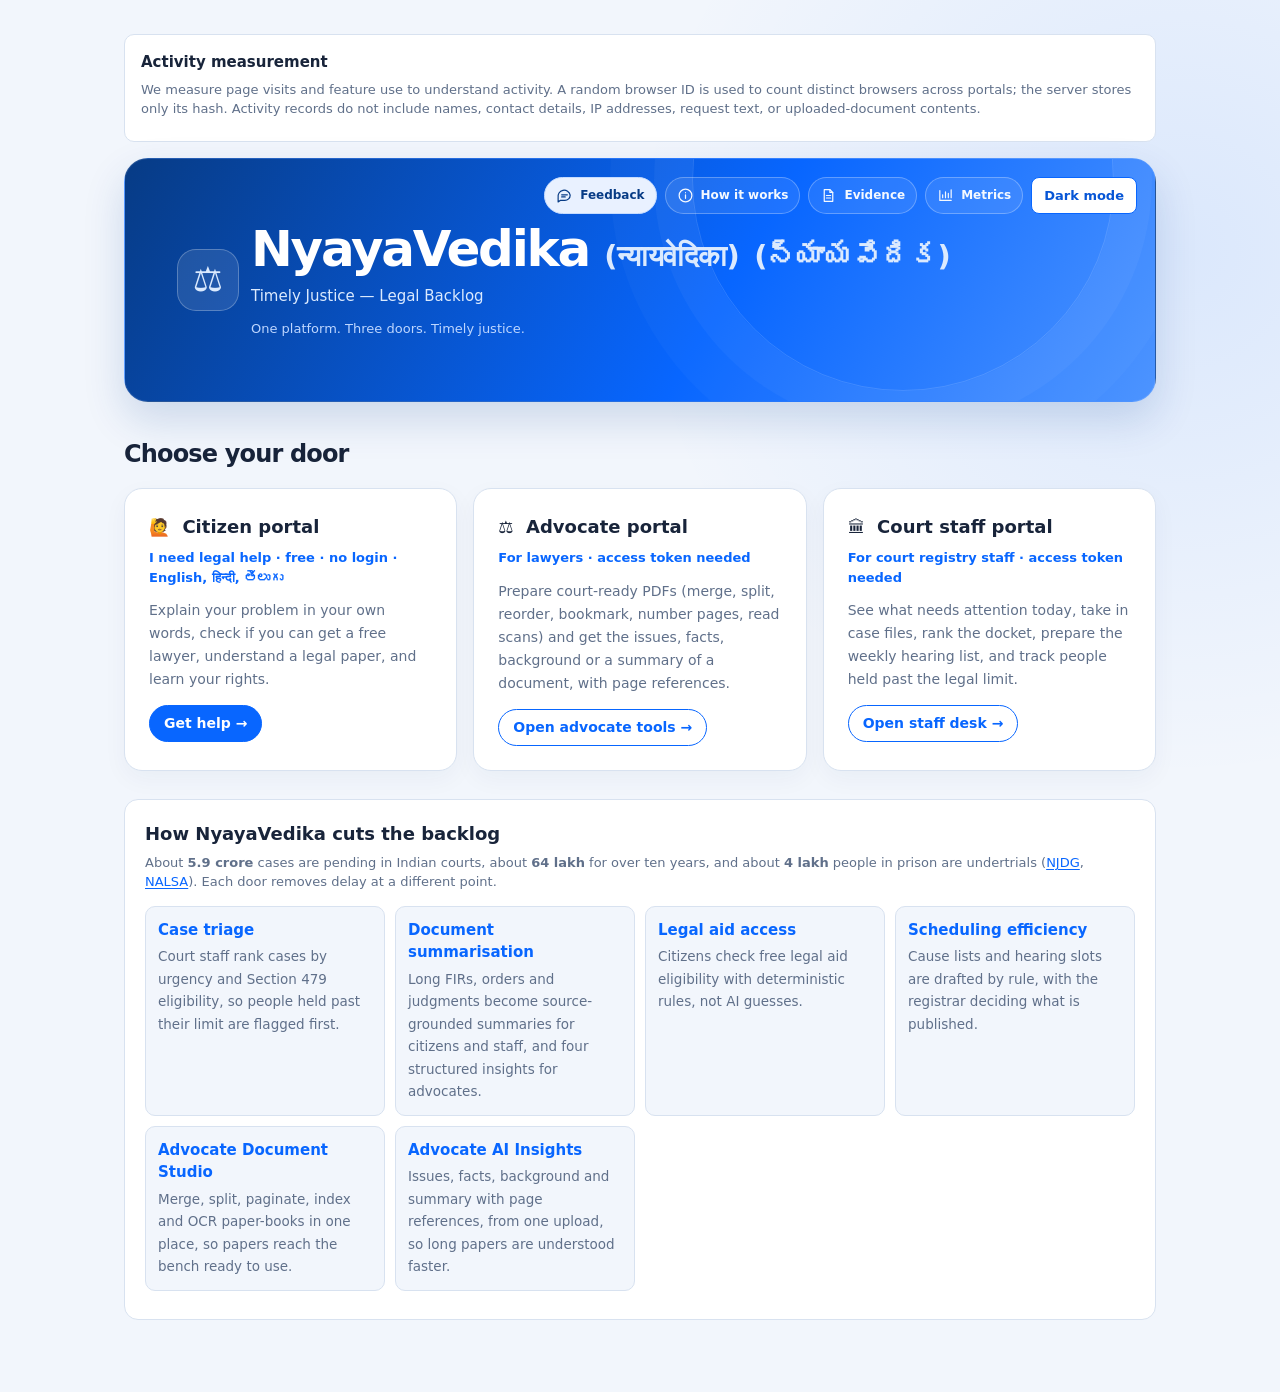
==== commit 87d09165: "improve user experience and fixed bugs using AgentFoundry agents" ====
--- a/static/index.html
+++ b/static/index.html
@@ -3,9 +3,10 @@
 <head>
 <meta charset="utf-8">
 <meta name="viewport" content="width=device-width, initial-scale=1">
+<meta name="theme-color" content="#0866ff">
 <title>NyayaVedika</title>
 <link rel="icon" href="/static/favicon.svg?v=3" type="image/svg+xml">
-<link rel="stylesheet" href="/static/styles.css?v=14">
+<link rel="stylesheet" href="/static/styles.css?v=15">
 </head>
 <body class="landing-page">
 <div class="landing">
@@ -27,6 +28,7 @@
         <svg aria-hidden="true" viewBox="0 0 24 24"><path d="M4 19V5m0 14h16M8 15v-4m4 4V7m4 8v-6m4 6V4"></path></svg>
         <span>Metrics</span>
       </a>
+      <button type="button" class="theme-toggle">Dark mode</button>
     </nav>
     <span class="logo" aria-hidden="true">⚖</span>
     <div><h1>NyayaVedika <span lang="hi">(न्यायवेदिका)</span> <span lang="te">(న్యాయవేదిక)</span></h1><p>Timely Justice — Legal Backlog</p>
@@ -63,7 +65,7 @@
   </section>
 </div>
 
-<script src="/static/common.js?v=12"></script>
+<script src="/static/common.js?v=14"></script>
 <script>demoBanner();</script>
 </body>
 </html>
--- a/static/styles.css
+++ b/static/styles.css
@@ -1,13 +1,16 @@
 :root {
-  --bg: #f6f4ef; --card: #ffffff; --ink: #1e2430; --muted: #5d6675; --line: #e3dfd6;
-  --accent: #8a3b12; --accent-soft: #f6e6db;
-  --critical: #b42318; --high: #c4620a; --medium: #9a7d0a; --routine: #3d6b4a;
-  --src-synth: #6b4fa0; --src-upload: #1f6f8b; --src-ai: #2e6b3a; --src-rules: #5d6675;
-}
-@media (prefers-color-scheme: dark) {
-  :root { --bg: #15181e; --card: #1e232b; --ink: #e8e6e1; --muted: #a2a9b5; --line: #2f3540;
-    --accent: #f0a06a; --accent-soft: #3a2a20; --critical: #f26d62; --high: #f59f4c; --medium: #e0c24f; --routine: #7cc290;
-    --src-synth: #b9a2ec; --src-upload: #7cc7e0; --src-ai: #8fd19e; --src-rules: #a2a9b5; }
+  color-scheme: light;
+  --bg: #f2f6fc; --card: #ffffff; --ink: #18243a; --muted: #60708a; --line: #d8e2f0;
+  --accent: #0866ff; --accent-soft: #e9f1ff; --brand-gradient: linear-gradient(120deg, #073b85, #0866ff 58%, #4d94ff);
+  --critical: #b42318; --high: #c4620a; --medium: #9a7d0a; --routine: #287b61;
+  --src-synth: #6b4fa0; --src-upload: #1264c5; --src-ai: #2e6b3a; --src-rules: #5d6675;
+}
+:root[data-theme="dark"] {
+  color-scheme: dark;
+  --bg: #0c1422; --card: #131f32; --ink: #e8f0ff; --muted: #a4b4ce; --line: #2a3a55;
+  --accent: #72a8ff; --accent-soft: #192d4a; --brand-gradient: linear-gradient(120deg, #071b39, #123f80 58%, #1d5eb1);
+  --critical: #ff8178; --high: #ffb05e; --medium: #e9ca62; --routine: #66c6a2;
+  --src-synth: #c4a8ff; --src-upload: #80b8ff; --src-ai: #80d5a5; --src-rules: #a4b4ce;
 }
 * { box-sizing: border-box; }
 body { margin: 0; font: 15px/1.5 system-ui, -apple-system, "Segoe UI", Roboto, sans-serif; background: var(--bg); color: var(--ink); }
@@ -30,6 +33,8 @@
 .btn { background: var(--accent); color: #fff; border: 0; border-radius: 8px; padding: 8px 14px; font: inherit; cursor: pointer; }
 .btn.ghost { background: transparent; color: var(--accent); border: 1px solid var(--accent); }
 .btn:disabled { opacity: .5; cursor: wait; }
+.theme-toggle { border: 1px solid var(--accent); border-radius: 8px; padding: 8px 12px; background: #fff; color: #0756d6; font: inherit; font-size: 13px; font-weight: 600; cursor: pointer; white-space: nowrap; }
+.theme-toggle:hover { background: var(--accent-soft); }
 input, select, textarea { font: inherit; color: var(--ink); background: var(--bg); border: 1px solid var(--line); border-radius: 6px; padding: 6px 8px; }
 textarea { width: 100%; margin-top: 10px; }
 label { color: var(--muted); font-size: 14px; }
@@ -92,14 +97,15 @@
 .btn.small { padding: 2px 10px; }
 .feedback-row { justify-content: flex-end; }
 .okpill { background: #dff3e4; color: #1d6b35; } .warnpill { background: #fdecd3; color: #8a5a00; }
-@media (prefers-color-scheme: dark) { .okpill { background: #1f3a28; color: #8fdca6; } .warnpill { background: #3d2e12; color: #f2c46a; } }
+:root[data-theme="dark"] .okpill { background: #1d3a32; color: #8be0bd; }
+:root[data-theme="dark"] .warnpill { background: #3b2f17; color: #f2cd72; }
 .alert pre.doc { max-height: 320px; overflow-y: auto; }
 a.btn { text-decoration: none; display: inline-block; }
 .tabs { flex-wrap: wrap; overflow-x: visible; }
 
 /* ===== Phase 8: staff app + citizen portal ===== */
-.demo-banner { background: #fff4d6; color: #5b4300; text-align: center; font-size: 13px; padding: 6px 12px; border-bottom: 1px solid #ecd9a0; }
-@media (prefers-color-scheme: dark) { .demo-banner { background: #3a2f12; color: #f2d68a; border-color: #5a4a20; } }
+.demo-banner { background: #eaf2ff; color: #173c79; text-align: center; font-size: 13px; padding: 6px 12px; border-bottom: 1px solid #c7d9f5; }
+:root[data-theme="dark"] .demo-banner { background: #1a2e4b; color: #c6dcff; border-color: #2d4d7a; }
 .badge { display: inline-flex; gap: 4px; align-items: center; font-size: 12px; font-weight: 600; padding: 2px 8px; border-radius: 999px; border: 1px solid currentColor; white-space: nowrap; }
 /* where a row came from: synthetic demo data / a real upload / written by the AI / computed by rules */
 .src-synth { color: var(--src-synth); } .src-upload { color: var(--src-upload); } .src-ai { color: var(--src-ai); } .src-rules { color: var(--src-rules); }
@@ -328,14 +334,14 @@
 .wall-brand b { font-size: 16px; }
 .wall-brand small { color: var(--muted); font-size: 12px; }
 .wall-main { max-width: 1120px; margin: 0 auto; padding: 38px 24px 24px; }
-.wall-hero { position: relative; display: flex; justify-content: space-between; align-items: center; gap: 24px; min-height: 275px; padding: clamp(26px, 5vw, 54px); border-radius: 22px; overflow: hidden; color: #fffaf4; background: linear-gradient(115deg, #46251a 0%, #753b23 55%, #9a552e 100%); }
+.wall-hero { position: relative; display: flex; justify-content: space-between; align-items: center; gap: 24px; min-height: 275px; padding: clamp(26px, 5vw, 54px); border-radius: 22px; overflow: hidden; color: #fff; background: var(--brand-gradient); }
 .wall-hero::after { content: ""; position: absolute; width: 360px; height: 360px; right: 12%; top: -230px; border: 1px solid rgba(255,255,255,.13); border-radius: 50%; box-shadow: 0 0 0 34px rgba(255,255,255,.035), 0 0 0 70px rgba(255,255,255,.025); }
 .wall-hero-copy { position: relative; z-index: 1; max-width: 650px; }
-.wall-eyebrow { display: inline-flex; align-items: center; gap: 7px; color: #f0c4a4; font-size: 11px; font-weight: 700; letter-spacing: .14em; }
-.wall-hero h1 { margin: 12px 0 10px; color: #fffaf4; font-size: clamp(34px, 5vw, 58px); line-height: 1.04; letter-spacing: -.04em; }
-.wall-hero h1 em { color: #f0bc91; font-style: normal; }
-.wall-hero-copy p { max-width: 560px; margin: 0; color: #f2e6dc; font-size: 15px; }
-.wall-hero-mark { position: relative; z-index: 1; flex: 0 0 210px; min-height: 160px; display: flex; align-items: flex-end; justify-content: flex-end; padding: 16px 0 0 20px; border-left: 1px solid rgba(255,255,255,.25); color: #f5d6bd; }
+.wall-eyebrow { display: inline-flex; align-items: center; gap: 7px; color: #dbeafe; font-size: 11px; font-weight: 700; letter-spacing: .14em; }
+.wall-hero h1 { margin: 12px 0 10px; color: #fff; font-size: clamp(34px, 5vw, 58px); line-height: 1.04; letter-spacing: -.04em; }
+.wall-hero h1 em { color: #bdd6ff; font-style: normal; }
+.wall-hero-copy p { max-width: 560px; margin: 0; color: #e5efff; font-size: 15px; }
+.wall-hero-mark { position: relative; z-index: 1; flex: 0 0 210px; min-height: 160px; display: flex; align-items: flex-end; justify-content: flex-end; padding: 16px 0 0 20px; border-left: 1px solid rgba(255,255,255,.25); color: #dbeafe; }
 .wall-hero-mark > span { position: absolute; top: -42px; left: 12px; color: rgba(255,255,255,.22); font: 130px/1 Georgia, serif; }
 .wall-hero-mark i { font: italic 17px/1.5 Georgia, serif; }
 .wall-stats { display: grid; grid-template-columns: repeat(4, minmax(0, 1fr)); gap: 12px; margin: 18px 0 38px; }
@@ -421,28 +427,10 @@
 
 /* Citizen portal refresh */
 body.cz {
-  --bg: #f3f7f5;
-  --card: #ffffff;
-  --ink: #19332e;
-  --muted: #657873;
-  --line: #dce8e3;
-  --accent: #176b56;
-  --accent-soft: #e6f3ed;
   background:
-    radial-gradient(ellipse at 92% 20%, rgba(198, 226, 212, .24), transparent 34rem),
+    radial-gradient(ellipse at 92% 20%, color-mix(in srgb, var(--accent) 10%, transparent), transparent 34rem),
     var(--bg);
   color: var(--ink);
-}
-@media (prefers-color-scheme: dark) {
-  body.cz {
-    --bg: #111c1a;
-    --card: #192824;
-    --ink: #e6f0ec;
-    --muted: #a4b8b0;
-    --line: #30443e;
-    --accent: #79c6a9;
-    --accent-soft: #203b32;
-  }
 }
 body.cz .top {
   position: relative;
@@ -450,8 +438,8 @@
   min-height: 168px;
   padding: 28px max(24px, calc((100vw - 1000px) / 2));
   overflow: hidden;
-  color: #f5fbf7;
-  background: linear-gradient(118deg, #102f2b 0%, #145445 58%, #24735c 100%);
+  color: #f5f9ff;
+  background: var(--brand-gradient);
   border: 0;
 }
 body.cz .top::after {
@@ -474,7 +462,7 @@
   place-items: center;
   border: 1px solid rgba(255,255,255,.22);
   border-radius: 17px;
-  color: #d3efdf;
+  color: #dbeafe;
   background: rgba(255,255,255,.1);
   font-size: 30px;
 }
@@ -486,7 +474,7 @@
 body.cz .brand p {
   max-width: 580px;
   margin-top: 5px;
-  color: #d0e4db;
+  color: #dbeafe;
   font-size: 14px;
 }
 body.cz .top > .hint {
@@ -495,7 +483,7 @@
   padding: 9px 15px;
   border: 1px solid rgba(255,255,255,.28);
   border-radius: 999px;
-  color: #f5fbf7;
+  color: #f5f9ff;
   background: rgba(255,255,255,.08);
   font-size: 13px;
   text-decoration: none;
@@ -509,7 +497,7 @@
   border: 1px solid var(--line);
   border-radius: 18px;
   background: var(--card);
-  box-shadow: 0 8px 26px rgba(22, 53, 43, .045);
+  box-shadow: 0 8px 26px rgba(22, 53, 83, .045);
 }
 body.cz main > section:first-child {
   display: flex;
@@ -562,7 +550,7 @@
   border-color: var(--line);
   color: var(--accent);
   background: var(--card);
-  box-shadow: 0 2px 8px rgba(22, 53, 43, .08);
+  box-shadow: 0 2px 8px rgba(22, 53, 83, .08);
 }
 body.cz .chat { gap: 20px; }
 body.cz .chat-head {
@@ -670,11 +658,11 @@
   min-height: 42px;
   border-radius: 11px;
   background: var(--accent);
-  box-shadow: 0 3px 8px rgba(23, 107, 86, .16);
+  box-shadow: 0 3px 8px rgba(8, 102, 255, .16);
   font-weight: 650;
   transition: filter .16s ease, transform .16s ease, box-shadow .16s ease;
 }
-body.cz .btn:hover:not(:disabled) { transform: translateY(-1px); filter: brightness(1.05); box-shadow: 0 5px 13px rgba(23, 107, 86, .2); }
+body.cz .btn:hover:not(:disabled) { transform: translateY(-1px); filter: brightness(1.05); box-shadow: 0 5px 13px rgba(8, 102, 255, .2); }
 body.cz .btn.ghost { border-color: var(--line); color: var(--accent); background: var(--card); box-shadow: none; }
 body.cz .btn.big { min-height: 48px; padding: 11px 22px; font-size: 15px; }
 body.cz #guideForm > .btn.big { min-width: 160px; margin-top: 8px; }
@@ -682,6 +670,34 @@
 body.cz .summary-progress { padding: 14px; border-radius: 12px; }
 body.cz #citizen-summary form label { display: block; margin: 16px 0; color: var(--ink); font-weight: 600; }
 body.cz #citizen-summary form input, body.cz #citizen-summary form textarea { display: block; width: 100%; margin-top: 7px; }
+.summary-view-lead { margin: 16px 0; padding: 16px 18px; border: 1px solid var(--line); border-left: 4px solid var(--accent); border-radius: 12px; background: var(--bg); }
+.summary-view-lead h4, .summary-view-facts h4, .summary-view-section h4 { margin: 0 0 10px; font-size: 14px; }
+.summary-view-lead p { margin: 0; font-size: 15px; line-height: 1.7; white-space: pre-line; overflow-wrap: anywhere; }
+.summary-view-details { display: grid; gap: 12px; margin: 16px 0; }
+.summary-view-facts, .summary-view-section { min-width: 0; padding: 14px 16px; border: 1px solid var(--line); border-radius: 12px; background: var(--card); }
+.summary-view-facts dl { display: grid; grid-template-columns: repeat(auto-fit, minmax(190px, 1fr)); gap: 12px; margin: 0; }
+.summary-view-facts dt { color: var(--muted); font-size: 12px; }
+.summary-view-facts dd { margin: 3px 0 0; overflow-wrap: anywhere; }
+.summary-view-status { display: grid; gap: 5px; padding: 14px 16px; border: 1px solid var(--line); border-radius: 12px; background: var(--accent-soft); }
+.summary-view-status > b { color: var(--muted); font-size: 12px; }
+.summary-view-status > span:first-of-type { font-weight: 650; overflow-wrap: anywhere; }
+.summary-view-next { font-size: 13px; }
+.summary-view-section ul { margin: 0; padding-left: 22px; }
+.summary-view-section li { margin: 7px 0; overflow-wrap: anywhere; }
+.summary-view-section li p { margin: 3px 0; }
+.summary-view-timeline { position: relative; display: grid; gap: 0; margin: 0; padding: 0 0 0 4px; list-style: none; }
+.summary-view-event { position: relative; display: grid; grid-template-columns: minmax(100px, 130px) 1fr; gap: 12px; padding: 0 0 14px 16px; border-left: 2px solid var(--line); }
+.summary-view-event:last-child { padding-bottom: 0; border-left-color: transparent; }
+.summary-view-event::before { position: absolute; top: 5px; left: -6px; width: 10px; height: 10px; border-radius: 50%; background: var(--accent); content: ""; }
+.summary-view-event time { color: var(--accent); font-size: 13px; font-weight: 650; font-variant-numeric: tabular-nums; }
+.summary-view-event > div { overflow-wrap: anywhere; }
+.summary-view-page { display: inline-block; margin-left: 6px; color: var(--muted); font-size: 11px; white-space: nowrap; }
+.summary-view-tags { display: flex; flex-wrap: wrap; gap: 7px; }
+.summary-view-tag { padding: 4px 9px; border: 1px solid var(--line); border-radius: 999px; background: var(--bg); font-size: 12px; overflow-wrap: anywhere; }
+.summary-view-raw { border-top: 1px solid var(--line); padding-top: 12px; }
+.summary-view-raw > summary { color: var(--accent); cursor: pointer; font-weight: 600; }
+.summary-view-raw pre.doc { margin-top: 10px; }
+@media (max-width: 520px) { .summary-view-event { grid-template-columns: 1fr; gap: 3px; } }
 body.cz #citizen-problem form label { display: block; margin: 16px 0; color: var(--ink); font-weight: 600; }
 body.cz #citizen-problem form input, body.cz #citizen-problem form textarea { display: block; width: 100%; margin-top: 7px; }
 body.cz .research-section { margin: 18px 0; }
@@ -694,7 +710,7 @@
 body.cz details.right {
   padding: 16px 18px;
   border-radius: 13px;
-  box-shadow: 0 3px 12px rgba(22, 53, 43, .035);
+  box-shadow: 0 3px 12px rgba(22, 53, 83, .035);
 }
 body.cz details.right > summary { color: var(--ink); line-height: 1.5; }
 body.cz .helpline {
@@ -731,29 +747,11 @@
 
 /* Root landing page */
 body.landing-page {
-  --bg: #f3f7f5;
-  --card: #ffffff;
-  --ink: #19332e;
-  --muted: #657873;
-  --line: #dce8e3;
-  --accent: #176b56;
-  --accent-soft: #e6f3ed;
   min-height: 100vh;
   background:
-    radial-gradient(ellipse at 92% 18%, rgba(198, 226, 212, .25), transparent 34rem),
+    radial-gradient(ellipse at 92% 18%, color-mix(in srgb, var(--accent) 10%, transparent), transparent 34rem),
     var(--bg);
   color: var(--ink);
-}
-@media (prefers-color-scheme: dark) {
-  body.landing-page {
-    --bg: #111c1a;
-    --card: #192824;
-    --ink: #e6f0ec;
-    --muted: #a4b8b0;
-    --line: #30443e;
-    --accent: #79c6a9;
-    --accent-soft: #203b32;
-  }
 }
 body.landing-page .landing {
   position: relative;
@@ -770,9 +768,9 @@
   overflow: hidden;
   border: 1px solid rgba(255,255,255,.12);
   border-radius: 24px;
-  color: #f5fbf7;
-  background: linear-gradient(118deg, #102f2b 0%, #145445 58%, #24735c 100%);
-  box-shadow: 0 18px 42px rgba(18, 60, 53, .16);
+  color: #f5f9ff;
+  background: var(--brand-gradient);
+  box-shadow: 0 18px 42px rgba(8, 63, 145, .16);
 }
 body.landing-page .landing-links {
   position: absolute;
@@ -790,7 +788,7 @@
   padding: 7px 11px;
   border: 1px solid rgba(255,255,255,.28);
   border-radius: 999px;
-  color: #f5fbf7;
+  color: #f5f9ff;
   background: rgba(255,255,255,.09);
   font-size: 12px;
   font-weight: 650;
@@ -804,9 +802,9 @@
   background: rgba(255,255,255,.18);
 }
 body.landing-page .landing-links a:first-child {
-  color: #102f2b;
-  border-color: #b6d2c6;
-  background: #d1eadc;
+  color: #073b85;
+  border-color: #c6dcff;
+  background: #e9f1ff;
 }
 body.landing-page .landing-links a:first-child:hover,
 body.landing-page .landing-links a:first-child:focus-visible { background: #fff; }
@@ -840,7 +838,7 @@
   place-items: center;
   border: 1px solid rgba(255,255,255,.25);
   border-radius: 19px;
-  color: #d3efdf;
+  color: #dbeafe;
   background: rgba(255,255,255,.1);
   font-size: 34px;
 }
@@ -852,19 +850,19 @@
   letter-spacing: -.045em;
 }
 body.landing-page .landing > .brand h1 span {
-  color: #d1eadc;
+  color: #dbeafe;
   font-size: .58em;
   letter-spacing: -.02em;
   white-space: nowrap;
 }
 body.landing-page .landing > .brand p {
   margin: 8px 0 0;
-  color: #d0e4db;
+  color: #dbeafe;
   font-size: 15px;
 }
 body.landing-page .landing > .brand p.hint {
   margin-top: 12px;
-  color: #b6d2c6;
+  color: #bdd6ff;
   font-size: 13px;
 }
 body.landing-page .landing > h2 {
@@ -881,7 +879,7 @@
   border-radius: 18px;
   color: var(--ink);
   background: var(--card);
-  box-shadow: 0 8px 24px rgba(22, 53, 43, .045);
+  box-shadow: 0 8px 24px rgba(22, 53, 83, .045);
   transition: transform .18s ease, border-color .18s ease, box-shadow .18s ease;
 }
 body.landing-page .landing .door:hover,
@@ -889,7 +887,7 @@
   transform: translateY(-3px);
   border-color: var(--accent);
   outline: 0;
-  box-shadow: 0 14px 30px rgba(22, 53, 43, .1);
+  box-shadow: 0 14px 30px rgba(22, 53, 83, .1);
 }
 body.landing-page .landing .door b {
   display: inline-block;
@@ -923,7 +921,7 @@
   border: 1px solid var(--line);
   border-radius: 20px;
   background: var(--card);
-  box-shadow: 0 8px 26px rgba(22, 53, 43, .04);
+  box-shadow: 0 8px 26px rgba(22, 53, 83, .04);
 }
 body.landing-page .fb h2 { margin: 0 0 5px; font-size: 23px; letter-spacing: -.03em; }
 body.landing-page .fb .hint { max-width: 600px; line-height: 1.6; }
@@ -932,7 +930,7 @@
   padding: 9px 15px;
   border-radius: 11px;
   background: var(--accent);
-  box-shadow: 0 3px 8px rgba(23, 107, 86, .16);
+  box-shadow: 0 3px 8px rgba(8, 102, 255, .16);
   font-size: 13px;
   font-weight: 650;
 }
@@ -1005,29 +1003,11 @@
 
 /* Staff workspace */
 body.staff-page {
-  --bg: #f3f7f5;
-  --card: #ffffff;
-  --ink: #19332e;
-  --muted: #657873;
-  --line: #dce8e3;
-  --accent: #176b56;
-  --accent-soft: #e6f3ed;
   min-height: 100vh;
   background:
-    radial-gradient(ellipse at 92% 10%, rgba(198, 226, 212, .2), transparent 34rem),
+    radial-gradient(ellipse at 92% 10%, color-mix(in srgb, var(--accent) 10%, transparent), transparent 34rem),
     var(--bg);
   color: var(--ink);
-}
-@media (prefers-color-scheme: dark) {
-  body.staff-page {
-    --bg: #111c1a;
-    --card: #192824;
-    --ink: #e6f0ec;
-    --muted: #a4b8b0;
-    --line: #30443e;
-    --accent: #79c6a9;
-    --accent-soft: #203b32;
-  }
 }
 body.staff-page > .top {
   position: relative;
@@ -1036,8 +1016,8 @@
   gap: 24px;
   padding: 20px max(24px, calc((100vw - 1440px) / 2));
   overflow: hidden;
-  color: #f5fbf7;
-  background: linear-gradient(118deg, #102f2b 0%, #145445 58%, #24735c 100%);
+  color: #f5f9ff;
+  background: var(--brand-gradient);
   border: 0;
 }
 body.staff-page > .top::after {
@@ -1060,15 +1040,15 @@
   place-items: center;
   border: 1px solid rgba(255,255,255,.22);
   border-radius: 15px;
-  color: #d3efdf;
+  color: #dbeafe;
   background: rgba(255,255,255,.1);
   font-size: 27px;
 }
 body.staff-page > .top .brand h1 { color: #fff; font-size: 20px; letter-spacing: -.025em; }
-body.staff-page > .top .brand h1 span { color: #d1eadc; }
+body.staff-page > .top .brand h1 span { color: #dbeafe; }
 body.staff-page > .top .brand h1 span[lang="hi"],
 body.staff-page > .top .brand h1 span[lang="te"] { font-size: .72em; white-space: nowrap; }
-body.staff-page > .top .brand p { margin-top: 4px; color: #d0e4db; font-size: 13px; }
+body.staff-page > .top .brand p { margin-top: 4px; color: #dbeafe; font-size: 13px; }
 body.staff-page > .top > .row {
   position: relative;
   z-index: 1;
@@ -1076,7 +1056,7 @@
   min-width: 0;
   gap: 7px 10px;
 }
-body.staff-page > .top > .row > label { color: #e2eee8; font-size: 12px; font-weight: 600; }
+body.staff-page > .top > .row > label { color: #dbeafe; font-size: 12px; font-weight: 600; }
 body.staff-page #demoToken {
   width: 190px;
   min-height: 38px;
@@ -1087,15 +1067,34 @@
   background: rgba(255,255,255,.1);
   font-size: 13px;
 }
-body.staff-page #demoToken::placeholder { color: #c5d9d0; }
-body.staff-page #demoToken:focus { border-color: #b7e5d0; outline: 0; box-shadow: 0 0 0 3px rgba(183,229,208,.2); }
-body.staff-page > .top > .row > .hint { max-width: 225px; color: #c5d9d0; font-size: 11px; }
+body.staff-page #demoToken::placeholder { color: #c9dcf9; }
+body.staff-page #demoToken:focus { border-color: #b7d2ff; outline: 0; box-shadow: 0 0 0 3px rgba(183,210,255,.2); }
+body.staff-page > .top > .row > .hint { max-width: 225px; color: #c9dcf9; font-size: 11px; }
 body.staff-page > .top > .row > .hint code { color: #fff; }
 body.staff-page #who {
   border: 1px solid rgba(255,255,255,.24);
-  color: #eef7f2;
+  color: #f5f9ff;
   background: rgba(255,255,255,.1);
 }
+body.staff-page > .top > .portal-home {
+  position: relative;
+  z-index: 1;
+  display: inline-flex;
+  align-items: center;
+  justify-content: center;
+  min-height: 38px;
+  padding: 7px 12px;
+  border: 1px solid rgba(255,255,255,.24);
+  border-radius: 10px;
+  color: #f5f9ff;
+  background: rgba(255,255,255,.1);
+  font-size: 13px;
+  font-weight: 600;
+  text-decoration: none;
+  white-space: nowrap;
+}
+body.staff-page > .top > .portal-home:hover,
+body.staff-page > .top > .portal-home:focus-visible { background: rgba(255,255,255,.2); }
 body.staff-page > nav#portalTabs {
   position: sticky;
   z-index: 20;
@@ -1106,7 +1105,7 @@
   overflow-x: auto;
   border-bottom: 1px solid var(--line);
   background: color-mix(in srgb, var(--card) 94%, transparent);
-  box-shadow: 0 4px 14px rgba(22, 53, 43, .045);
+  box-shadow: 0 4px 14px rgba(22, 53, 83, .045);
   scrollbar-width: thin;
 }
 body.staff-page > nav#portalTabs .tab {
@@ -1144,14 +1143,14 @@
   padding: 20px;
   border: 1px solid var(--line);
   border-radius: 15px;
-  box-shadow: 0 5px 18px rgba(22, 53, 43, .035);
+  box-shadow: 0 5px 18px rgba(22, 53, 83, .035);
 }
 body.staff-page .card h3 { margin-bottom: 12px; font-size: 16px; letter-spacing: -.01em; }
 body.staff-page .kpi {
   padding: 16px;
   border-color: var(--line);
   border-radius: 14px;
-  box-shadow: 0 4px 14px rgba(22, 53, 43, .03);
+  box-shadow: 0 4px 14px rgba(22, 53, 83, .03);
 }
 body.staff-page .kpi b { color: var(--accent); font-size: 27px; letter-spacing: -.03em; }
 body.staff-page .kpi span { font-size: 12px; }
@@ -1175,16 +1174,16 @@
   padding: 8px 13px;
   border-radius: 9px;
   background: var(--accent);
-  box-shadow: 0 2px 6px rgba(23, 107, 86, .13);
+  box-shadow: 0 2px 6px rgba(8, 102, 255, .13);
   font-size: 13px;
   font-weight: 650;
   transition: filter .16s ease, transform .16s ease, box-shadow .16s ease;
 }
-body.staff-page .btn:hover:not(:disabled) { transform: translateY(-1px); filter: brightness(1.05); box-shadow: 0 4px 11px rgba(23, 107, 86, .18); }
+body.staff-page .btn:hover:not(:disabled) { transform: translateY(-1px); filter: brightness(1.05); box-shadow: 0 4px 11px rgba(8, 102, 255, .18); }
 body.staff-page .btn.ghost { border-color: var(--line); color: var(--accent); background: var(--card); box-shadow: none; }
 body.staff-page .dropzone {
   padding: 30px;
-  border-color: #b9d5c9;
+  border-color: #c6dcff;
   border-radius: 14px;
   background: color-mix(in srgb, var(--accent-soft) 46%, var(--card));
   transition: background .16s ease, border-color .16s ease;
@@ -1194,7 +1193,7 @@
   border: 1px solid var(--line);
   border-radius: 13px;
   background: var(--card);
-  box-shadow: 0 4px 14px rgba(22, 53, 43, .03);
+  box-shadow: 0 4px 14px rgba(22, 53, 83, .03);
 }
 body.staff-page table { font-size: 13px; }
 body.staff-page th { padding: 11px 10px; background: color-mix(in srgb, var(--card) 78%, var(--bg)); }
@@ -1203,16 +1202,16 @@
 body.staff-page .flow li { border-radius: 10px; }
 body.staff-page .flow li.now { background: var(--accent-soft); }
 body.staff-page details.how {
-  border-color: #d3e6dc;
+  border-color: #d8e6f7;
   border-radius: 12px;
   background: color-mix(in srgb, var(--accent-soft) 55%, var(--card));
 }
-body.staff-page .drawer { border-color: var(--line); box-shadow: -16px 0 40px rgba(18, 45, 37, .16); }
+body.staff-page .drawer { border-color: var(--line); box-shadow: -16px 0 40px rgba(18, 40, 74, .16); }
 body.staff-page .drawer header { background: var(--card); }
 body.staff-page .drawer .tabs { gap: 3px; flex-wrap: nowrap; overflow-x: auto; }
 body.staff-page .drawer .tabs .tab { padding: 8px 10px; border-radius: 8px; }
 body.staff-page .drawer .tabs .tab.active { border-radius: 8px; background: var(--accent-soft); }
-body.staff-page dialog { border-radius: 16px; box-shadow: 0 18px 55px rgba(18, 45, 37, .22); }
+body.staff-page dialog { border-radius: 16px; box-shadow: 0 18px 55px rgba(18, 40, 74, .22); }
 body.staff-page :focus-visible { outline: 3px solid color-mix(in srgb, var(--accent) 55%, white); outline-offset: 2px; }
 @media (max-width: 920px) {
   body.staff-page > .top { align-items: flex-start; flex-direction: column; padding: 18px 20px; }
@@ -1241,26 +1240,26 @@
 body.advocate-page {
     min-height: 100vh;
     background:
-      radial-gradient(ellipse at 12% 0, rgba(55, 121, 92, .09), transparent 38%),
+      radial-gradient(ellipse at 12% 0, rgba(8, 102, 255, .09), transparent 38%),
       var(--bg);
   }
   body.advocate-page > .top {
     align-items: center;
-    background: linear-gradient(110deg, #123f36, #176b56 68%, #287b61);
+    background: var(--brand-gradient);
     color: #fff;
     padding: 18px max(24px, calc((100vw - 1200px) / 2));
   }
   body.advocate-page > .top .brand h1 { color: #fff; font-size: 21px; }
-  body.advocate-page > .top .brand p { color: #d3e9df; }
+  body.advocate-page > .top .brand p { color: #dbeafe; }
   body.advocate-page .advocate-auth { justify-content: flex-end; }
-  body.advocate-page .advocate-auth label { color: #e2eee8; font-size: 12px; font-weight: 600; }
+  body.advocate-page .advocate-auth label { color: #dbeafe; font-size: 12px; font-weight: 600; }
   body.advocate-page #demoToken {
     width: 220px;
     border: 1px solid rgba(255,255,255,.35);
-    background: rgba(5,35,29,.28);
+    background: rgba(7,27,57,.28);
     color: #fff;
   }
-  body.advocate-page #demoToken::placeholder { color: #c5d9d0; }
+  body.advocate-page #demoToken::placeholder { color: #c9dcf9; }
   body.advocate-page #who { background: rgba(255,255,255,.15); color: #fff; }
   body.advocate-page main { max-width: 1200px; padding-top: 24px; }
   body.advocate-page .advocate-tabs {
@@ -1313,7 +1312,7 @@
     margin-top: 8px;
     border: 1px solid var(--line);
     border-radius: 10px;
-    background: #e8eeea;
+    background: #edf3fc;
   }
   body.advocate-page .research-section { margin: 18px 0; }
   body.advocate-page .research-section li { margin: 10px 0; }
@@ -1467,11 +1466,9 @@
 .load-grid td.full { background: color-mix(in srgb, var(--high) 30%, transparent); }
 .load-grid td.closed { color: var(--muted); font-weight: 400;
   background: repeating-linear-gradient(45deg, var(--bg), var(--bg) 6px, var(--card) 6px, var(--card) 12px); }
-@media (prefers-color-scheme: dark) {
-  .banner-warn { background: #3d2e12; color: #f2c46a; border-color: #6b5222; }
-  .banner-bad { background: #3f1d1a; color: #f6a49b; border-color: #7a332c; }
-  .banner-ok { background: #1f3a28; color: #8fdca6; border-color: #2f5e3e; }
-}
+:root[data-theme="dark"] .banner-warn { background: #3b2f17; color: #f2cd72; border-color: #6b5222; }
+:root[data-theme="dark"] .banner-bad { background: #3f1d1a; color: #ffaaa3; border-color: #7a332c; }
+:root[data-theme="dark"] .banner-ok { background: #1d3a32; color: #8be0bd; border-color: #2f5e4d; }
 @media (prefers-reduced-motion: reduce) {
   .drawer { transition: none; }
   body.staff-page .btn:hover:not(:disabled) { transform: none; }
@@ -1520,9 +1517,6 @@
 body.landing-page .landing .door.door-citizen .door-go { background: var(--accent); color: var(--card); }
 body.landing-page .impact-land a { color: var(--accent); text-decoration: underline; text-underline-offset: 2px; }
 @media (prefers-reduced-motion: reduce) { body.landing-page .landing .door:hover { transform: none; } }
-/* native controls (scrollbars, date pickers, selects) follow the theme instead of staying light in dark mode */
-:root { color-scheme: light; }
-@media (prefers-color-scheme: dark) { :root { color-scheme: dark; } }
 .flag { text-transform: none; }
 
 /* Public Markdown documents */
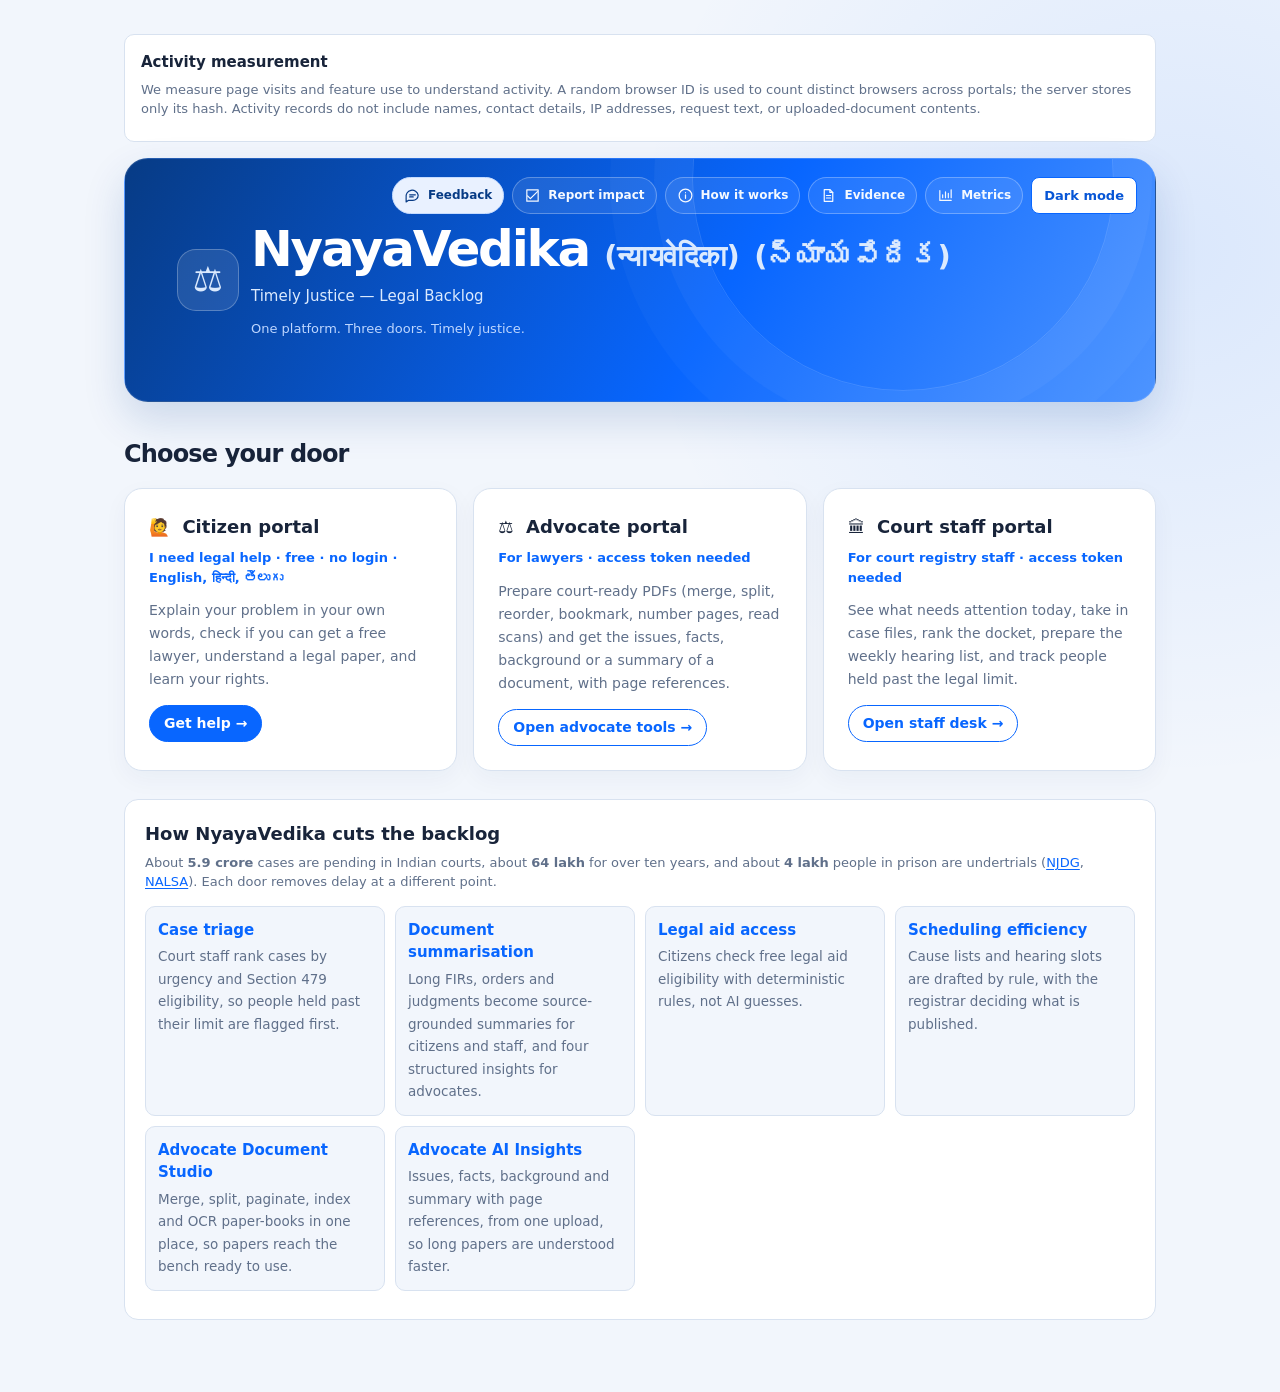
==== commit 6577bce6: "improve UI exp of staff portal" ====
--- a/static/index.html
+++ b/static/index.html
@@ -15,6 +15,10 @@
       <a href="/feedback" aria-label="Community feedback" title="Community feedback">
         <svg aria-hidden="true" viewBox="0 0 24 24"><path d="M20 11.5a7.5 7.5 0 0 1-7.5 7.5H6l-3 2v-6a7.5 7.5 0 1 1 17-3.5Z"></path><path d="M8 11h8m-8 3h5"></path></svg>
         <span>Feedback</span>
+      </a>
+      <a href="/impact-report" aria-label="Report the impact of NyayaVedika on your work" title="Report the impact on your work">
+        <svg aria-hidden="true" viewBox="0 0 24 24"><path d="M5 12.5l4 4L19 6.5"></path><path d="M4 4h16v16H4z"></path></svg>
+        <span>Report impact</span>
       </a>
       <a href="/how-it-works" aria-label="How NyayaVedika works" title="How NyayaVedika works">
         <svg aria-hidden="true" viewBox="0 0 24 24"><circle cx="12" cy="12" r="9"></circle><path d="M12 11v5m0-8h.01"></path></svg>
--- a/static/styles.css
+++ b/static/styles.css
@@ -1498,6 +1498,32 @@
 body.staff-page .do-next { border-left: 4px solid var(--accent); }
 body.staff-page .do-next .todo { margin: 0; padding-left: 22px; }
 body.staff-page .do-next .todo li { margin: 8px 0; line-height: 1.6; }
+.staff-routine { border-left: 4px solid var(--routine); }
+.staff-routine-heading { display: flex; justify-content: space-between; gap: 14px; align-items: flex-start; }
+.staff-routine-heading h3 { margin-bottom: 2px !important; }
+.staff-routine-heading p { margin-top: 0; }
+.staff-routine-steps { display: grid; grid-template-columns: repeat(auto-fit, minmax(205px, 1fr)); gap: 10px; }
+.routine-step {
+  display: flex;
+  min-width: 0;
+  flex-direction: column;
+  align-items: flex-start;
+  gap: 5px;
+  padding: 14px;
+  border: 1px solid var(--line);
+  border-radius: 12px;
+  color: var(--ink);
+  background: var(--bg);
+  font: inherit;
+  text-align: left;
+  cursor: pointer;
+}
+.routine-step:hover, .routine-step:focus-visible { border-color: var(--accent); background: var(--accent-soft); }
+.routine-step-label { color: var(--accent); font-size: 11px; font-weight: 700; letter-spacing: .04em; text-transform: uppercase; }
+.routine-step strong { font-size: 14px; }
+.routine-step > span:not(.routine-step-label) { color: var(--muted); font-size: 12px; line-height: 1.45; }
+.routine-step b { margin-top: auto; padding-top: 5px; color: var(--accent); font-size: 12px; }
+.routine-note { margin: 12px 0 0; }
 .docket-bar { display: grid; gap: 10px; }
 .docket-bar .docket-main #fQ { flex: 2 1 220px; }
 .docket-bar .docket-main select { flex: 1 1 150px; }
@@ -1581,3 +1607,120 @@
   body.document-page .doc-content { padding: 20px 16px; border-radius: 13px; }
   body.document-page .doc-content h2 { font-size: 21px; }
 }
+
+/* ===== Court Staff desk: court diary, attention reasons, readiness, intake progress, evidence key ===== */
+.banner-info { background: var(--accent-soft); color: var(--ink); border: 1px solid var(--line); border-left: 4px solid var(--accent); border-radius: 8px; padding: 10px 12px; margin: 10px 0; }
+.diary { border-top: 3px solid var(--accent); }
+.diary-head { display: flex; justify-content: space-between; align-items: flex-start; gap: 12px; flex-wrap: wrap; }
+.diary-head .hint { max-width: 62ch; }
+.diary-nav { display: flex; gap: 6px; align-items: center; flex-wrap: wrap; }
+.diary-nav input[type=date] { min-width: 150px; }
+.diary-counts { margin: 10px 0 6px; font-size: 14px; }
+.diary-bench h4 { margin: 14px 0 6px; font-size: 14px; }
+.diary-table td.num { white-space: nowrap; font-variant-numeric: tabular-nums; }
+.diary-table tr.recorded td { color: var(--muted); }
+.diary-table tr.recorded td b { color: var(--ink); }
+.diary-actions { white-space: nowrap; }
+.diary-actions .btn { margin: 2px 0; }
+.ready-notes { margin: 0; padding-left: 16px; font-size: 12.5px; }
+.ready-notes li { margin: 1px 0; }
+.outcome-tag { display: inline-block; font-size: 12px; font-weight: 600; padding: 1px 8px; border-radius: 4px; border: 1px solid currentColor; }
+.outcome-tag.pending { color: var(--high); }
+.outcome-tag.heard, .outcome-tag.disposed { color: var(--routine); }
+.outcome-tag.adjourned, .outcome-tag.not_reached { color: var(--medium); }
+.diary-backlog { margin-top: 12px; }
+.diary-backlog summary { cursor: pointer; font-weight: 600; color: var(--high); }
+.empty-state { padding: 14px; border: 1px dashed var(--line); border-radius: 8px; color: var(--muted); }
+.outcome-pick label { font-size: 15px; }
+#dialog input:not([type=radio]):not([type=checkbox]), #dialog select { display: block; width: 100%; margin: 4px 0 10px; }
+ul.attention { list-style: none; margin: 4px 0 0; padding: 0; font-size: 12px; line-height: 1.35; }
+ul.attention li { padding-left: 12px; position: relative; margin: 2px 0; color: var(--muted); }
+ul.attention li::before { content: ""; position: absolute; left: 0; top: .45em; width: 6px; height: 6px; border-radius: 50%; background: var(--line); }
+ul.attention li.urgent { color: var(--critical); font-weight: 600; } ul.attention li.urgent::before { background: var(--critical); }
+ul.attention li.action { color: var(--ink); } ul.attention li.action::before { background: var(--high); }
+ul.attention li.more { font-style: italic; cursor: help; }
+.batch-summary { display: flex; flex-wrap: wrap; gap: 6px; align-items: center; font-size: 13px; margin: 0 0 10px; }
+.batch-bar { flex: 1 0 100%; height: 6px; background: var(--bg); border: 1px solid var(--line); border-radius: 4px; overflow: hidden; }
+.batch-bar i { display: block; height: 100%; background: var(--routine); transition: width .3s; }
+.saved-lists { margin-top: 10px; }
+.saved-lists summary { cursor: pointer; font-weight: 600; }
+.saved-lists tr.current td { background: var(--accent-soft); }
+.readiness ul { margin: 6px 0; padding-left: 18px; font-size: 13px; }
+.linkish { background: none; border: 0; padding: 0; color: var(--accent); font: inherit; font-weight: 600; cursor: pointer; text-decoration: underline; }
+.confirm-line { display: flex; gap: 8px; align-items: center; margin: 8px 0 12px; color: var(--ink); }
+.evidence-key { display: flex; flex-wrap: wrap; gap: 6px 18px; font-size: 12.5px; color: var(--muted); margin: 0 0 12px; padding: 8px 10px; background: var(--bg); border-radius: 8px; }
+.key-dot { display: inline-block; width: 10px; height: 10px; border-radius: 2px; margin-right: 6px; vertical-align: -1px; }
+.key-dot.written { background: var(--src-ai); } .key-dot.extracted { background: var(--src-upload); }
+.summary-written { border-left: 4px solid var(--src-ai); padding-left: 12px; }
+.summary-extracted { border-left: 4px solid var(--src-upload); padding-left: 12px; }
+.ut-finding { font-size: 13px; margin: 6px 0; padding: 6px 10px; border-radius: 6px; background: var(--bg); border-left: 4px solid var(--high); }
+.ut-finding.eligible { border-left-color: var(--critical); }
+.ut-finding.needs_review { border-left-color: var(--medium); }
+:root[data-theme="dark"] .banner-info { background: #16263f; }
+@media (max-width: 600px) {
+  .diary-head { flex-direction: column; }
+  .diary-table th:nth-child(4), .diary-table td:nth-child(4) { min-width: 160px; }
+  .diary-actions { white-space: normal; }
+}
+@media print {
+  .top, .tabs, .legend-box, .usage-notice, [data-how], .theme-toggle { display: none !important; }
+}
+
+/* ===== Staff door: first-visit guide, step headers, triage & scheduling focus ===== */
+.guide { border-left: 4px solid var(--accent); }
+.guide > summary { cursor: pointer; font-size: 15px; }
+.guide-flow { list-style: none; margin: 14px 0 6px; padding: 0; display: grid; grid-template-columns: repeat(auto-fit, minmax(230px, 1fr)); gap: 12px; counter-reset: none; }
+.guide-step { position: relative; display: flex; flex-direction: column; gap: 6px; padding: 12px 12px 12px 48px; border: 1px solid var(--line); border-radius: 10px; background: var(--bg); }
+.guide-step p { margin: 2px 0; font-size: 13.5px; }
+.guide-step .btn { align-self: flex-start; margin-top: auto; }
+.guide-step.focus { border-color: var(--accent); background: var(--accent-soft); }
+.guide-no { position: absolute; left: 12px; top: 12px; width: 26px; height: 26px; border-radius: 50%; display: grid; place-items: center; font-weight: 700; background: var(--card); border: 2px solid var(--accent); color: var(--accent); }
+.guide-who { color: var(--muted); }
+.focus-tag { display: inline-block; font-size: 11px; font-weight: 700; padding: 1px 7px; border-radius: 999px; background: var(--accent); color: #fff; vertical-align: 1px; }
+.guide-daily { font-size: 13.5px; margin: 10px 0; }
+.focus-grid { display: grid; grid-template-columns: 1fr 1fr; gap: 16px; }
+@media (max-width: 900px) { .focus-grid { grid-template-columns: 1fr; } }
+.focus-card { border-top: 3px solid var(--accent); display: flex; flex-direction: column; }
+.focus-card h4 { margin: 14px 0 6px; font-size: 13.5px; }
+.focus-head, .step-head { display: flex; align-items: center; gap: 10px; flex-wrap: wrap; }
+.focus-head h3 { margin: 0; }
+.step-head h2 { margin: 16px 0 10px; }
+.step-pill { font-size: 12px; font-weight: 700; padding: 2px 10px; border-radius: 999px; background: var(--accent-soft); color: var(--accent); border: 1px solid var(--accent); white-space: nowrap; }
+.focus-lead { margin: 8px 0; }
+.focus-lead.ok { color: var(--routine); } .focus-lead.warn { color: var(--high); }
+.band-bar { display: flex; height: 26px; border-radius: 6px; overflow: hidden; border: 1px solid var(--line); margin: 8px 0 4px; }
+.band-seg { border: 0; color: #fff; font: inherit; font-size: 12px; font-weight: 700; cursor: pointer; min-width: 28px; flex-basis: 0; }
+.band-seg.critical { background: var(--critical); } .band-seg.high { background: var(--high); }
+.band-seg.medium { background: var(--medium); } .band-seg.routine { background: var(--routine); }
+.band-seg:hover, .band-seg:focus-visible { filter: brightness(1.12); outline: 2px solid var(--ink); outline-offset: -2px; }
+:root[data-theme="dark"] .band-seg { color: #10151f; }
+.band-key { display: flex; flex-wrap: wrap; gap: 6px 12px; font-size: 12px; }
+.queue-top { margin: 4px 0 10px; padding-left: 20px; font-size: 13px; }
+.queue-top li { margin: 5px 0; }
+.cap-meter { margin: 8px 0; font-size: 12.5px; }
+.cap-row { display: grid; grid-template-columns: 96px 1fr 56px; gap: 8px; align-items: center; margin: 4px 0; }
+.cap-row b { text-align: right; font-variant-numeric: tabular-nums; }
+.cap-track { position: relative; height: 12px; background: var(--bg); border: 1px solid var(--line); border-radius: 4px; overflow: hidden; }
+.cap-track i { position: absolute; left: 0; top: 0; bottom: 0; border-radius: 3px; }
+.cap-track i.cap { background: var(--routine); }
+.cap-track i.need { background: var(--accent); opacity: .55; } .cap-track i.need.over { background: var(--high); opacity: .8; }
+.cap-track i.must { background: var(--critical); opacity: .85; }
+.sched-facts { margin: 6px 0; padding-left: 18px; font-size: 13px; }
+.sched-facts li { margin: 3px 0; }
+.sched-preview { margin-top: 10px; padding: 10px 12px; border: 1px dashed var(--line); border-radius: 8px; }
+.sched-preview:empty { display: none; }
+.sched-preview h4 { margin: 0 0 4px; }
+.step-todo { margin: 0 0 12px; padding-left: 20px; font-size: 13.5px; }
+.step-todo li { margin: 2px 0; }
+.queues { display: flex; flex-wrap: wrap; gap: 6px; align-items: center; margin: 0 0 12px; }
+.queue-chip { font: inherit; font-size: 13px; padding: 5px 12px; border-radius: 999px; border: 1px solid var(--line); background: var(--card); color: var(--ink); cursor: pointer; }
+.queue-chip:hover { border-color: var(--accent); }
+.queue-chip.on { background: var(--accent); border-color: var(--accent); color: #fff; }
+ul.drivers { list-style: none; margin: 4px 0 0; padding: 0; font-size: 11.5px; color: var(--muted); text-align: left; white-space: normal; min-width: 150px; }
+ul.drivers b { color: var(--ink); font-variant-numeric: tabular-nums; }
+.in-short { background: var(--bg); border-left: 4px solid var(--accent); padding: 8px 12px; border-radius: 6px; font-size: 13.5px; }
+@media (max-width: 600px) { .cap-row { grid-template-columns: 78px 1fr 48px; } .guide-step { padding-left: 44px; } }
+.ut-counsel { font-size: 13.5px; margin: 6px 0; }
+.ut-counsel.none b { color: var(--high); }
+.ut-assign { margin: 4px 0 8px; } .ut-assign summary { cursor: pointer; color: var(--accent); font-size: 13.5px; }
+.ut-assign label { display: flex; flex-direction: column; gap: 3px; }
